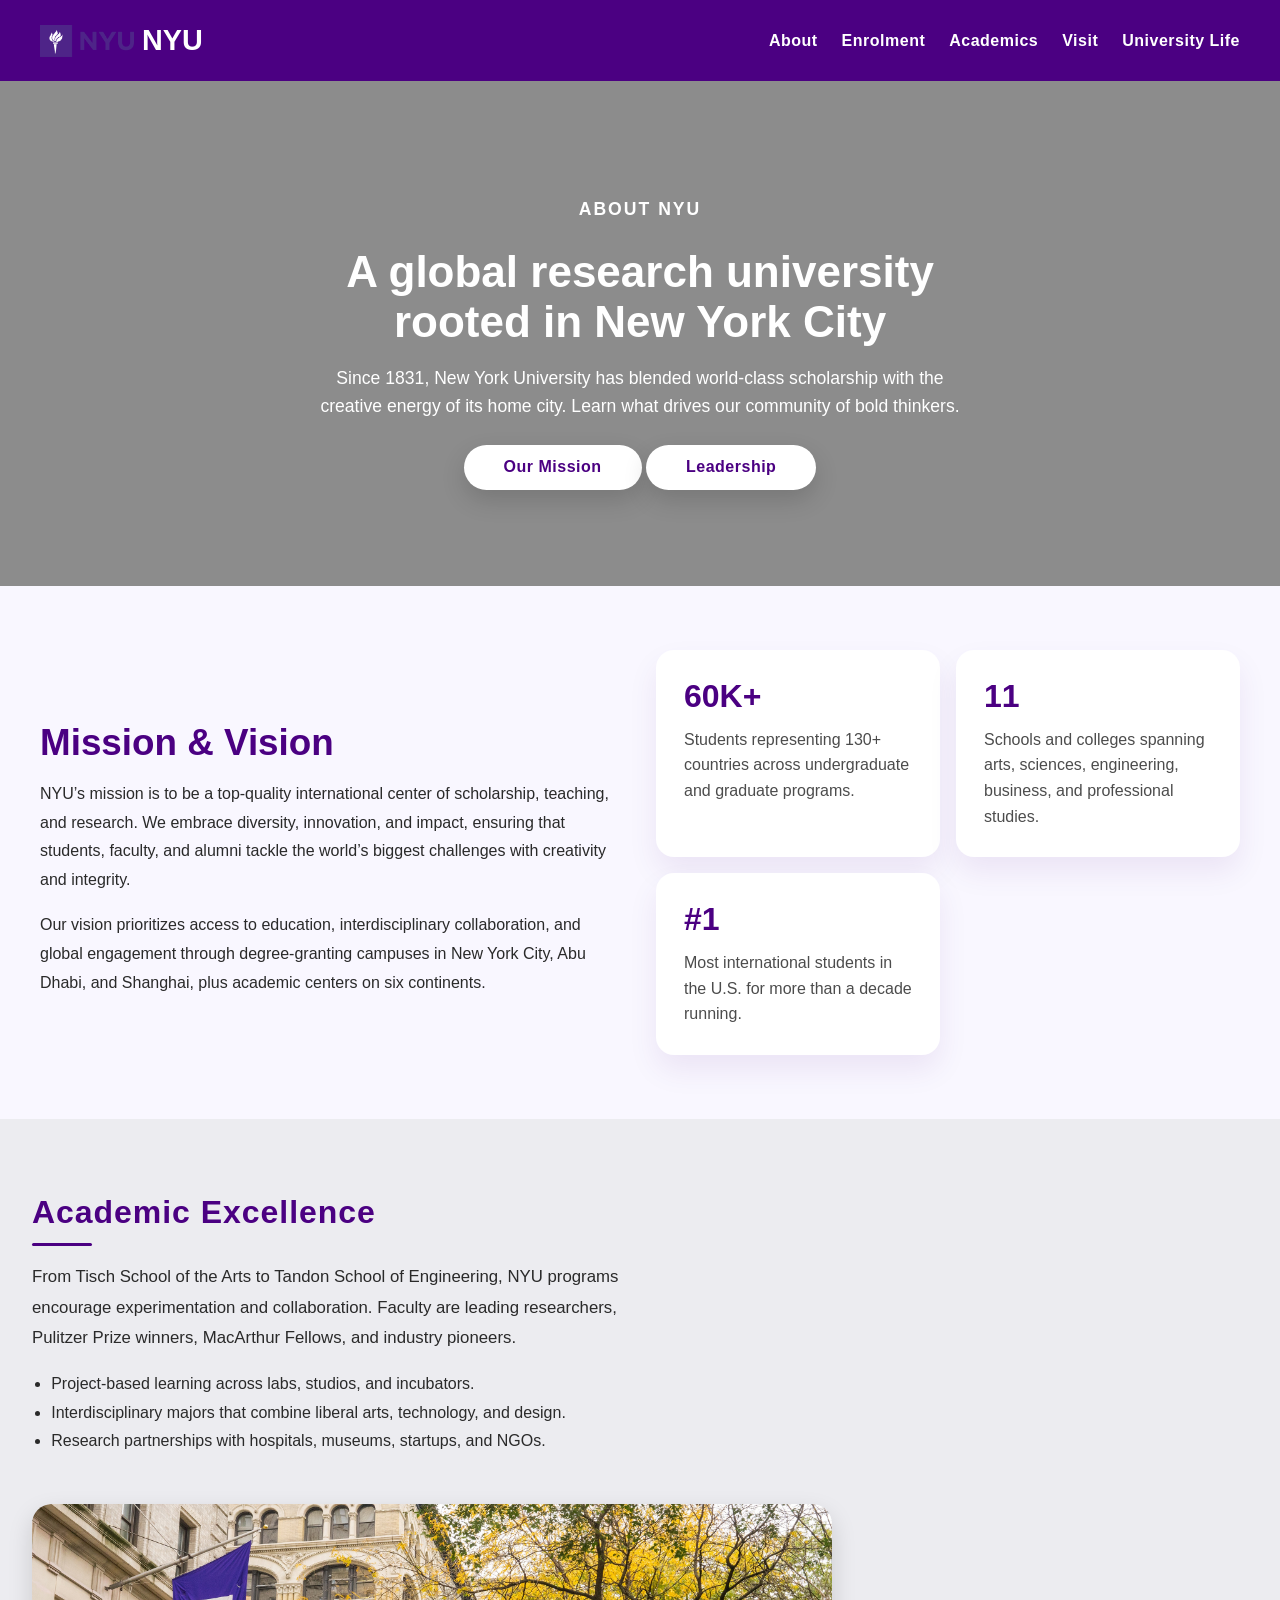
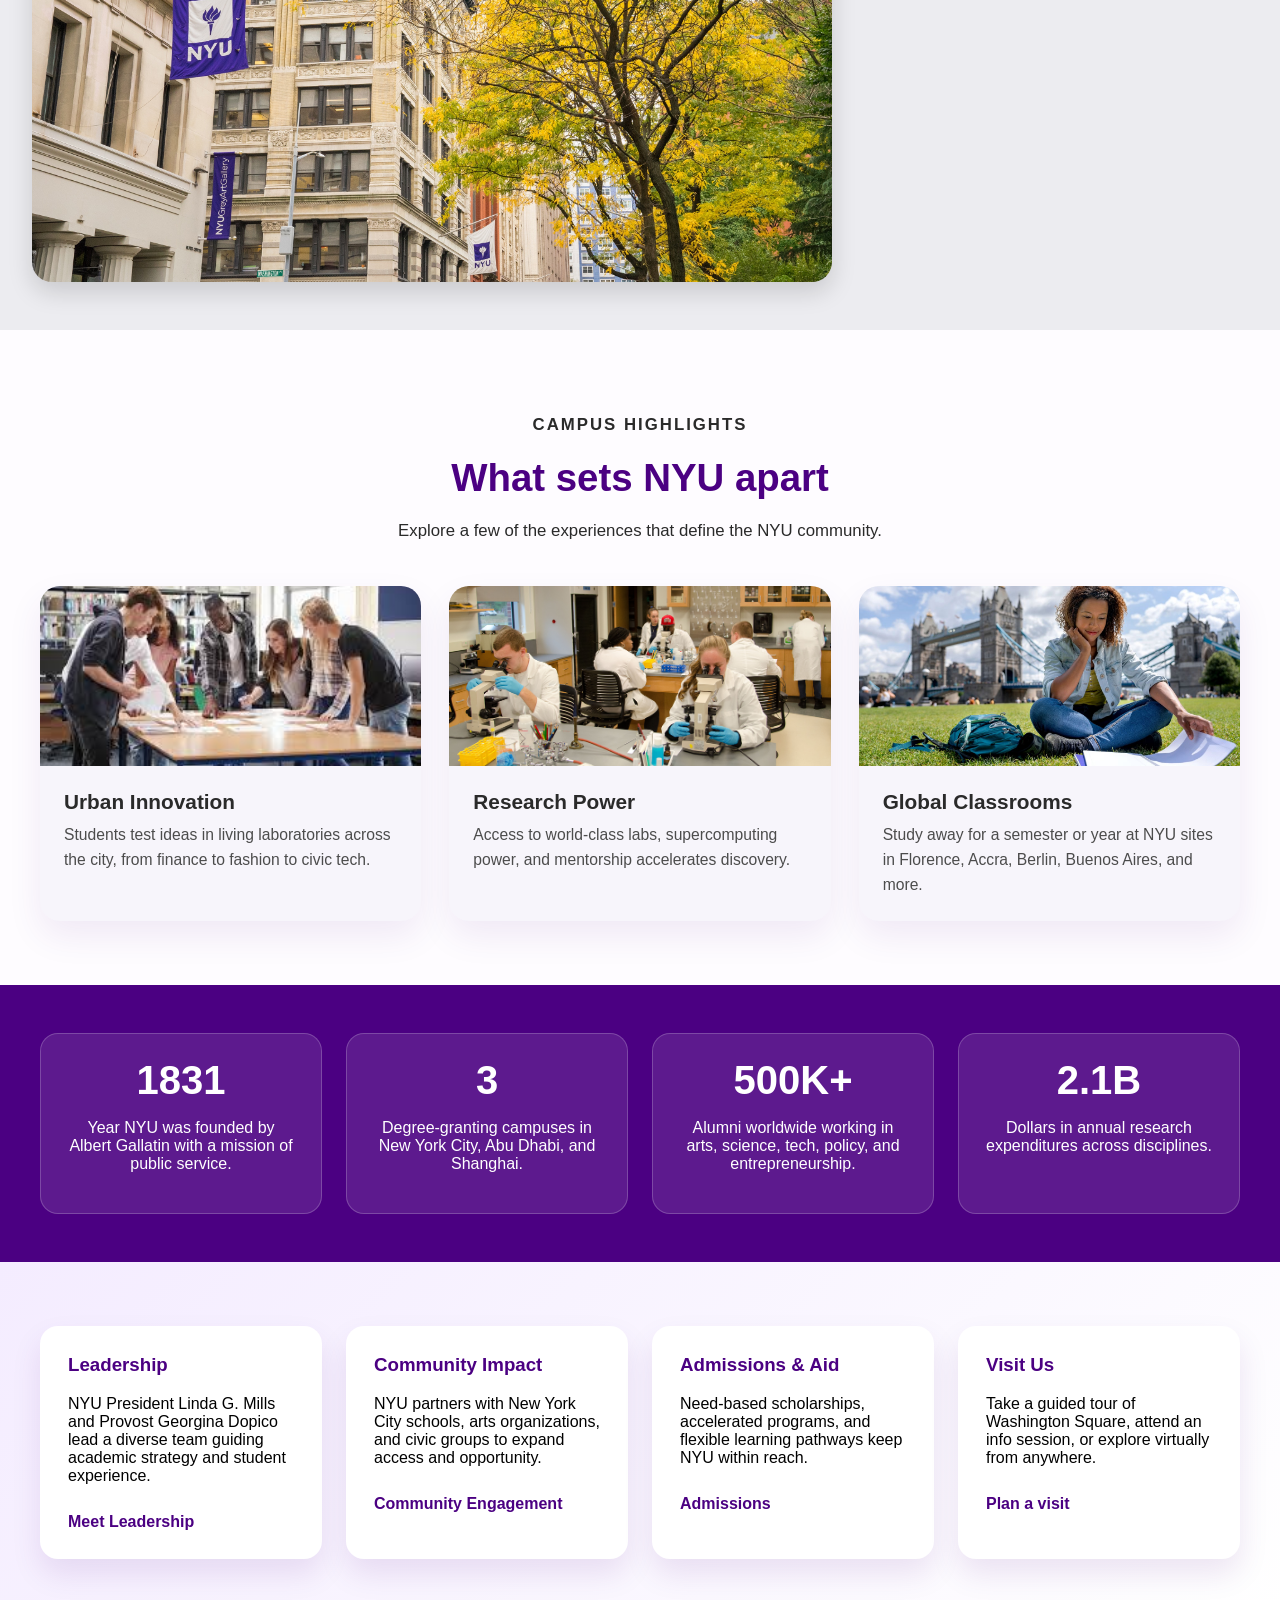
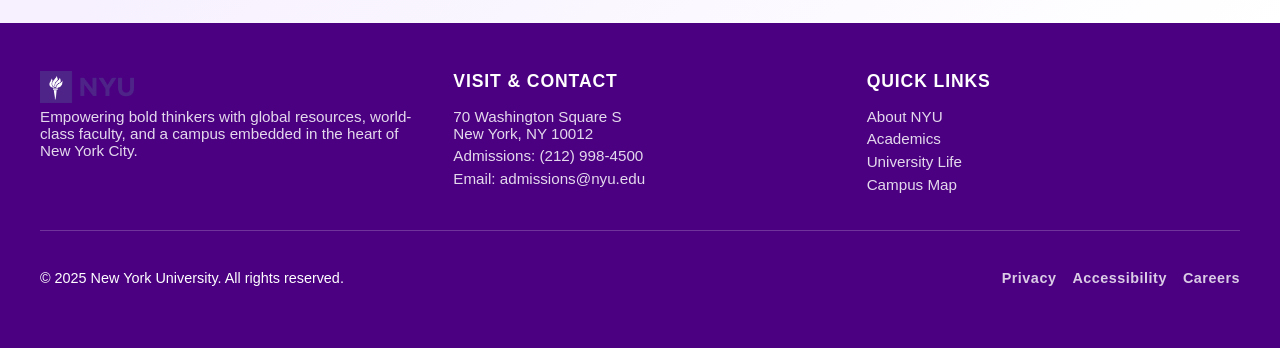
==== app/public/project/site/about.html @ fc5b25bd "SUI" ====
<!DOCTYPE html>
<html lang="en">
<head>
    <meta charset="UTF-8">
    <meta name="viewport" content="width=device-width, initial-scale=1.0">
    <title>About NYU</title>
    <link rel="stylesheet" href="styles.css">
</head>
<body>
    <header>
        <div class="header-content">
            <div class="brand">
                <img src="img/nyu-logo.png" alt="NYU logo" class="brand-logo">
                <span>NYU</span>
            </div>
            <nav>
                <ul>
                    <li><a href="about.html">About</a></li>
                    <li><a href="index.html#enrolment">Enrolment</a></li>
                    <li><a href="index.html#academics">Academics</a></li>
                    <li><a href="index.html#location">Visit</a></li>
                    <li><a href="uni_life.html">University Life</a></li>
                </ul>
            </nav>
        </div>
    </header>

    <section class="hero about-hero">
        <div class="hero-content">
            <p class="eyebrow">About NYU</p>
            <h1>A global research university rooted in New York City</h1>
            <p>Since 1831, New York University has blended world-class scholarship with the creative energy of its home city. Learn what drives our community of bold thinkers.</p>
            <a class="cta-button" href="#mission">Our Mission</a>
            <a class="cta-button" href="#leaders">Leadership</a>
        </div>
    </section>

    <section class="about-overview" id="mission">
        <div class="overview-text">
            <h2>Mission & Vision</h2>
            <p>NYU’s mission is to be a top-quality international center of scholarship, teaching, and research. We embrace diversity, innovation, and impact, ensuring that students, faculty, and alumni tackle the world’s biggest challenges with creativity and integrity.</p>
            <p>Our vision prioritizes access to education, interdisciplinary collaboration, and global engagement through degree-granting campuses in New York City, Abu Dhabi, and Shanghai, plus academic centers on six continents.</p>
        </div>
        <div class="overview-stats">
            <article class="overview-card">
                <h3>60K+</h3>
                <p>Students representing 130+ countries across undergraduate and graduate programs.</p>
            </article>
            <article class="overview-card">
                <h3>11</h3>
                <p>Schools and colleges spanning arts, sciences, engineering, business, and professional studies.</p>
            </article>
            <article class="overview-card">
                <h3>#1</h3>
                <p>Most international students in the U.S. for more than a decade running.</p>
            </article>
        </div>
    </section>

    <section class="connections about-connections">
        <div class="connections-content">
            <h2>Academic Excellence</h2>
            <p>From Tisch School of the Arts to Tandon School of Engineering, NYU programs encourage experimentation and collaboration. Faculty are leading researchers, Pulitzer Prize winners, MacArthur Fellows, and industry pioneers.</p>
            <ul>
                <li>Project-based learning across labs, studios, and incubators.</li>
                <li>Interdisciplinary majors that combine liberal arts, technology, and design.</li>
                <li>Research partnerships with hospitals, museums, startups, and NGOs.</li>
            </ul>
        </div>
        <div class="connections-image">
            <img src="img/nyu-camp.jpg" alt="NYU campus life">
        </div>
    </section>

    <section class="college-life about-highlights">
        <div class="college-life-intro">
            <p class="eyebrow">Campus Highlights</p>
            <h2>What sets NYU apart</h2>
            <p>Explore a few of the experiences that define the NYU community.</p>
        </div>
        <div class="college-life-gallery">
            <article class="life-card">
                <img src="img/s-colab.jpg" alt="Students collaborating">
                <h3>Urban Innovation</h3>
                <p>Students test ideas in living laboratories across the city, from finance to fashion to civic tech.</p>
            </article>
            <article class="life-card">
                <img src="img/lab.jpg" alt="Research laboratory">
                <h3>Research Power</h3>
                <p>Access to world-class labs, supercomputing power, and mentorship accelerates discovery.</p>
            </article>
            <article class="life-card">
                <img src="img/s-ab.jpg" alt="Students abroad">
                <h3>Global Classrooms</h3>
                <p>Study away for a semester or year at NYU sites in Florence, Accra, Berlin, Buenos Aires, and more.</p>
            </article>
        </div>
    </section>

    <section class="life-stats about-stats" id="leaders">
        <div class="stat-card">
            <span class="stat-number">1831</span>
            <p>Year NYU was founded by Albert Gallatin with a mission of public service.</p>
        </div>
        <div class="stat-card">
            <span class="stat-number">3</span>
            <p>Degree-granting campuses in New York City, Abu Dhabi, and Shanghai.</p>
        </div>
        <div class="stat-card">
            <span class="stat-number">500K+</span>
            <p>Alumni worldwide working in arts, science, tech, policy, and entrepreneurship.</p>
        </div>
        <div class="stat-card">
            <span class="stat-number">2.1B</span>
            <p>Dollars in annual research expenditures across disciplines.</p>
        </div>
    </section>

    <section class="support-grid about-support">
        <article class="support-card">
            <h3>Leadership</h3>
            <p>NYU President Linda G. Mills and Provost Georgina Dopico lead a diverse team guiding academic strategy and student experience.</p>
            <a href="https://www.nyu.edu/about/leadership-university-administration.html">Meet Leadership</a>
        </article>
        <article class="support-card">
            <h3>Community Impact</h3>
            <p>NYU partners with New York City schools, arts organizations, and civic groups to expand access and opportunity.</p>
            <a href="https://www.nyu.edu/about/community-engagement.html">Community Engagement</a>
        </article>
        <article class="support-card">
            <h3>Admissions & Aid</h3>
            <p>Need-based scholarships, accelerated programs, and flexible learning pathways keep NYU within reach.</p>
            <a href="https://www.nyu.edu/admissions.html">Admissions</a>
        </article>
        <article class="support-card">
            <h3>Visit Us</h3>
            <p>Take a guided tour of Washington Square, attend an info session, or explore virtually from anywhere.</p>
            <a href="https://www.nyu.edu/admissions/visit">Plan a visit</a>
        </article>
    </section>

    <footer>
        <div class="footer-content">
            <div class="footer-column">
                <div class="brand">
                    <img src="img/nyu-logo.png" alt="NYU logo" class="brand-logo">
                </div>
                <p>Empowering bold thinkers with global resources, world-class faculty, and a campus embedded in the heart of New York City.</p>
            </div>
            <div class="footer-column">
                <h3>Visit & Contact</h3>
                <p>70 Washington Square S<br>New York, NY 10012</p>
                <p>Admissions: (212) 998-4500</p>
                <p>Email: admissions@nyu.edu</p>
            </div>
            <div class="footer-column">
                <h3>Quick Links</h3>
                <ul class="footer-links">
                    <li><a href="about.html">About NYU</a></li>
                    <li><a href="index.html#academics">Academics</a></li>
                    <li><a href="uni_life.html">University Life</a></li>
                    <li><a href="index.html#location">Campus Map</a></li>
                </ul>
            </div>
        </div>
        <div class="footer-bottom">
            <p>&copy; 2025 New York University. All rights reserved.</p>
            <nav aria-label="Footer navigation">
                <ul>
                    <li><a href="#">Privacy</a></li>
                    <li><a href="#">Accessibility</a></li>
                    <li><a href="#">Careers</a></li>
                </ul>
            </nav>
        </div>
    </footer>
</body>
</html>
---- app/public/project/site/styles.css ----
body {
    font-family: Arial, sans-serif;
    margin: 0;
}

header {
    background-color: #4b0082;
    color: #fff;
    padding: 1.5rem 2.5rem;
}

.header-content {
    display: flex;
    justify-content: space-between;
    align-items: center;
}

.brand {
    display: flex;
    align-items: center;
    gap: 0.5rem;
    font-size: 1.8rem;
    font-weight: bold;
}

nav ul {
    list-style: none;
    display: flex;
    gap: 1.5rem;
    margin: 0;
    padding: 0;
}

nav a {
    text-decoration: none;
    color: #fff;
    font-weight: 600;
    letter-spacing: 0.5px;
}

.brand-logo {
    height: 32px;
}

.hero {
    position: relative;
    background-image: url("img/nyu-bg-pic.jpg");
    background-size: cover;
    background-position: center;
    background-repeat: no-repeat;
    color: #fff;
    padding: 4rem 2.5rem;
    text-align: center;
}

.hero::before {
    content: "";
    position: absolute;
    inset: 0;
    background: rgba(0, 0, 0, 0.45);
}

.hero-content {
    max-width: 640px;
    margin: 0 auto;
    position: relative;
    z-index: 1;
    padding: 2rem 2.5rem;
}

.hero h1 {
    font-size: 2.75rem;
    margin: 0.5rem 0 1rem;
}

.hero p {
    font-size: 1.1rem;
    margin-bottom: 1.5rem;
    line-height: 1.6;
}

.eyebrow {
    letter-spacing: 2px;
    text-transform: uppercase;
    font-weight: 700;
    font-size: 0.85rem;
}

.cta-button {
    display: inline-block;
    background-color: #fff;
    color: #4b0082;
    padding: 0.85rem 2.5rem;
    border-radius: 999px;
    font-weight: 700;
    text-decoration: none;
    letter-spacing: 0.5px;
    box-shadow: 0 10px 25px rgba(0, 0, 0, 0.15);
    transition: transform 0.2s ease, box-shadow 0.2s ease;
}

.cta-button:hover {
    transform: translateY(-2px);
    box-shadow: 0 12px 30px rgba(0, 0, 0, 0.2);
}

.connections {
    background: #ececf0;
    padding: 3rem 2rem;
    display: flex;
    align-items: center;
    justify-content: flex-start;
    gap: 2rem;
    flex-wrap: wrap;
}

.connections-content {
    max-width: 760px;
    margin: 0;
    text-align: left;
}

.connections-content h2 {
    font-size: 2rem;
    color: #4b0082;
    margin-bottom: 0.75rem;
    text-align: left;
    font-weight: 700;
    letter-spacing: 0.03em;

}

.connections-content h2::after {
    content: "";
    display: block;
    width: 60px;
    height: 3px;
    background: #4b0082;
    border-radius: 999px;
    margin-top: 0.75rem;

}

.connections-content p {
    font-size: 1.05rem;
    line-height: 1.8;
    color: #2a2a2a;
    text-align: left;
    max-width: 640px;
}

.connections-image img {
    max-width: 300px;
    width: 100%;
    border-radius: 20px;
    box-shadow: 0 10px 25px rgba(0, 0, 0, 0.15);
    display: block;
    margin-left: 15rem;
}

.about-connections .connections-image img {
    max-width: 800px;
    margin-left: 0;
}
.college-life {
    padding: 4rem 2.5rem;
    background: #fff;
}

.college-life-intro {
    max-width: 700px;
    margin: 0 auto 2.5rem;
    text-align: center;
}

.college-life-intro h2 {
    font-size: 2.4rem;
    color: #4b0082;
    margin: 0.5rem 0 1rem;
}

.college-life-intro p {
    font-size: 1.05rem;
    line-height: 1.7;
    color: #2a2a2a;
}

.college-life-gallery {
    display: grid;
    grid-template-columns: repeat(auto-fit, minmax(220px, 1fr));
    gap: 1.75rem;
}

.life-card {
    background: #f7f5fb;
    border-radius: 20px;
    overflow: hidden;
    box-shadow: 0 15px 35px rgba(75, 0, 130, 0.08);
    transition: transform 0.2s ease, box-shadow 0.2s ease;
}

.life-card:hover {
    transform: translateY(-6px);
    box-shadow: 0 20px 45px rgba(75, 0, 130, 0.15);
}

.life-card img {
    width: 100%;
    height: 180px;
    object-fit: cover;
}

.life-card h3 {
    margin: 1.25rem 1.5rem 0.5rem;
    font-size: 1.3rem;
    color: #2a2a2a;
}

.life-card p {
    margin: 0 1.5rem 1.5rem;
    color: #4c4c4c;
    line-height: 1.6;
    font-size: 0.98rem;
}

.life-hero {
    background-image: url("img/nyu-life-hero.jpg");
    background-position: center;
    background-size: cover;
}

.pillars {
    padding: 4rem 2.5rem;
    background: #f5f2fb;
}

.pillars-grid {
    display: grid;
    grid-template-columns: repeat(auto-fit, minmax(240px, 1fr));
    gap: 1.5rem;
}

.pillar-card {
    background: #fff;
    padding: 1.75rem;
    border-radius: 20px;
    box-shadow: 0 15px 30px rgba(75, 0, 130, 0.1);
    display: flex;
    flex-direction: column;
    gap: 0.8rem;
}

.pillar-card h3 {
    margin: 0;
    color: #4b0082;
}

.pillar-card a {
    margin-top: auto;
    color: #4b0082;
    font-weight: 700;
    text-decoration: none;
}

.pillar-card a:hover {
    text-decoration: underline;
}

.life-stats {
    background: #4b0082;
    color: #fff;
    padding: 3rem 2.5rem;
    display: grid;
    grid-template-columns: repeat(auto-fit, minmax(180px, 1fr));
    gap: 1.5rem;
}

.stat-card {
    text-align: center;
    padding: 1.5rem;
    border-radius: 18px;
    background: rgba(255, 255, 255, 0.1);
    border: 1px solid rgba(255, 255, 255, 0.2);
}

.stat-number {
    font-size: 2.5rem;
    font-weight: 700;
    display: block;
    margin-bottom: 0.5rem;
}

.events {
    padding: 4rem 2.5rem;
    background: #fff;
}

.event-cards {
    display: grid;
    grid-template-columns: repeat(auto-fit, minmax(260px, 1fr));
    gap: 1.5rem;
}

.event-card {
    background: #f7f5fb;
    border-radius: 22px;
    overflow: hidden;
    box-shadow: 0 15px 35px rgba(75, 0, 130, 0.08);
    display: flex;
    flex-direction: column;
}

.event-card img {
    width: 100%;
    height: 180px;
    object-fit: cover;
}

.event-card-content {
    padding: 1.5rem;
    display: flex;
    flex-direction: column;
    gap: 0.75rem;
}

.event-card-content a {
    color: #4b0082;
    font-weight: 700;
    text-decoration: none;
}

.event-card-content a:hover {
    text-decoration: underline;
}

.support-grid {
    padding: 4rem 2.5rem;
    background: linear-gradient(120deg, #ede7f6, #f9f5ff);
    display: grid;
    grid-template-columns: repeat(auto-fit, minmax(220px, 1fr));
    gap: 1.5rem;
}

.support-card {
    background: #fff;
    border-radius: 18px;
    padding: 1.75rem;
    box-shadow: 0 15px 30px rgba(75, 0, 130, 0.1);
}

.support-card h3 {
    margin-top: 0;
    color: #4b0082;
}

.support-card a {
    display: inline-block;
    margin-top: 0.75rem;
    color: #4b0082;
    font-weight: 700;
    text-decoration: none;
}

.support-card a:hover {
    text-decoration: underline;
}

.about-hero {
    background-image: url("img/about-hero.jpg");
    background-position: center;
    background-size: cover;
}

.about-overview {
    padding: 4rem 2.5rem;
    display: grid;
    grid-template-columns: repeat(auto-fit, minmax(280px, 1fr));
    gap: 2rem;
    align-items: center;
    background: #f9f7ff;
}

.overview-text h2 {
    font-size: 2.3rem;
    color: #4b0082;
    margin-bottom: 1rem;
}

.overview-text p {
    line-height: 1.8;
    color: #2a2a2a;
}

.overview-stats {
    display: grid;
    grid-template-columns: repeat(auto-fit, minmax(200px, 1fr));
    gap: 1rem;
}

.overview-card {
    background: #fff;
    border-radius: 18px;
    padding: 1.75rem;
    box-shadow: 0 15px 30px rgba(75, 0, 130, 0.08);
}

.overview-card h3 {
    margin: 0 0 0.75rem;
    font-size: 2rem;
    color: #4b0082;
}

.overview-card p {
    margin: 0;
    color: #4c4c4c;
    line-height: 1.6;
}

.about-connections ul {
    padding-left: 1.2rem;
    color: #2a2a2a;
    line-height: 1.8;
}

.about-highlights {
    background: #fefcff;
}

.about-stats {
    margin-top: 0;
}

.about-support {
    background: linear-gradient(135deg, #f4ecff, #fff);
}

.location {
    background: linear-gradient(135deg, #f9f7ff 0%, #ececf5 100%);
    padding: 3.5rem 2.5rem;
    display: grid;
    grid-template-columns: repeat(auto-fit, minmax(280px, 1fr));
    gap: 2.25rem;
    align-items: center;
}

.location-description h2 {
    font-size: 2.2rem;
    color: #4b0082;
    margin-bottom: 1rem;
}

.location-description p {
    font-size: 1.05rem;
    line-height: 1.8;
    color: #2a2a2a;
}

.location-map {
    position: relative;
    border-radius: 24px;
    overflow: hidden;
    box-shadow: 0 25px 45px rgba(75, 0, 130, 0.15);
}

.location-map::after {
    content: "";
    position: absolute;
    inset: 0;
    border: 2px solid rgba(255, 255, 255, 0.4);
    border-radius: 24px;
    pointer-events: none;
}

.location-map iframe {
    width: 100%;
    min-height: 360px;
    border: 0;
    filter: grayscale(15%) saturate(110%);
}

footer {
    background-color: #4b0082;
    color: #fff;
    padding: 3rem 2.5rem;
}

.footer-content {
    display: flex;
    flex-wrap: wrap;
    gap: 2.5rem;
    justify-content: space-between;
}

.footer-column {
    flex: 1 1 200px;
    min-width: 200px;
}

.footer-column h3 {
    margin: 0 0 1rem;
    font-size: 1.1rem;
    letter-spacing: 0.05em;
    text-transform: uppercase;
}

.footer-column p,
.footer-column a,
.footer-column li {
    color: rgba(255, 255, 255, 0.85);
    margin: 0.35rem 0;
    font-size: 0.95rem;
    text-decoration: none;
    list-style: none;
}

.footer-column a:hover {
    color: #fff;
}

.footer-links {
    padding: 0;
    margin: 0;
}

.footer-bottom {
    margin-top: 2rem;
    display: flex;
    flex-wrap: wrap;
    justify-content: space-between;
    align-items: center;
    border-top: 1px solid rgba(255, 255, 255, 0.2);
    padding-top: 1.5rem;
    font-size: 0.9rem;
}

.footer-bottom nav ul {
    display: flex;
    gap: 1rem;
    list-style: none;
    margin: 0;
    padding: 0;
}

.footer-bottom nav a {
    color: rgba(255, 255, 255, 0.8);
    text-decoration: none;
    font-weight: 600;
}

.footer-bottom nav a:hover {
    color: #fff;
}
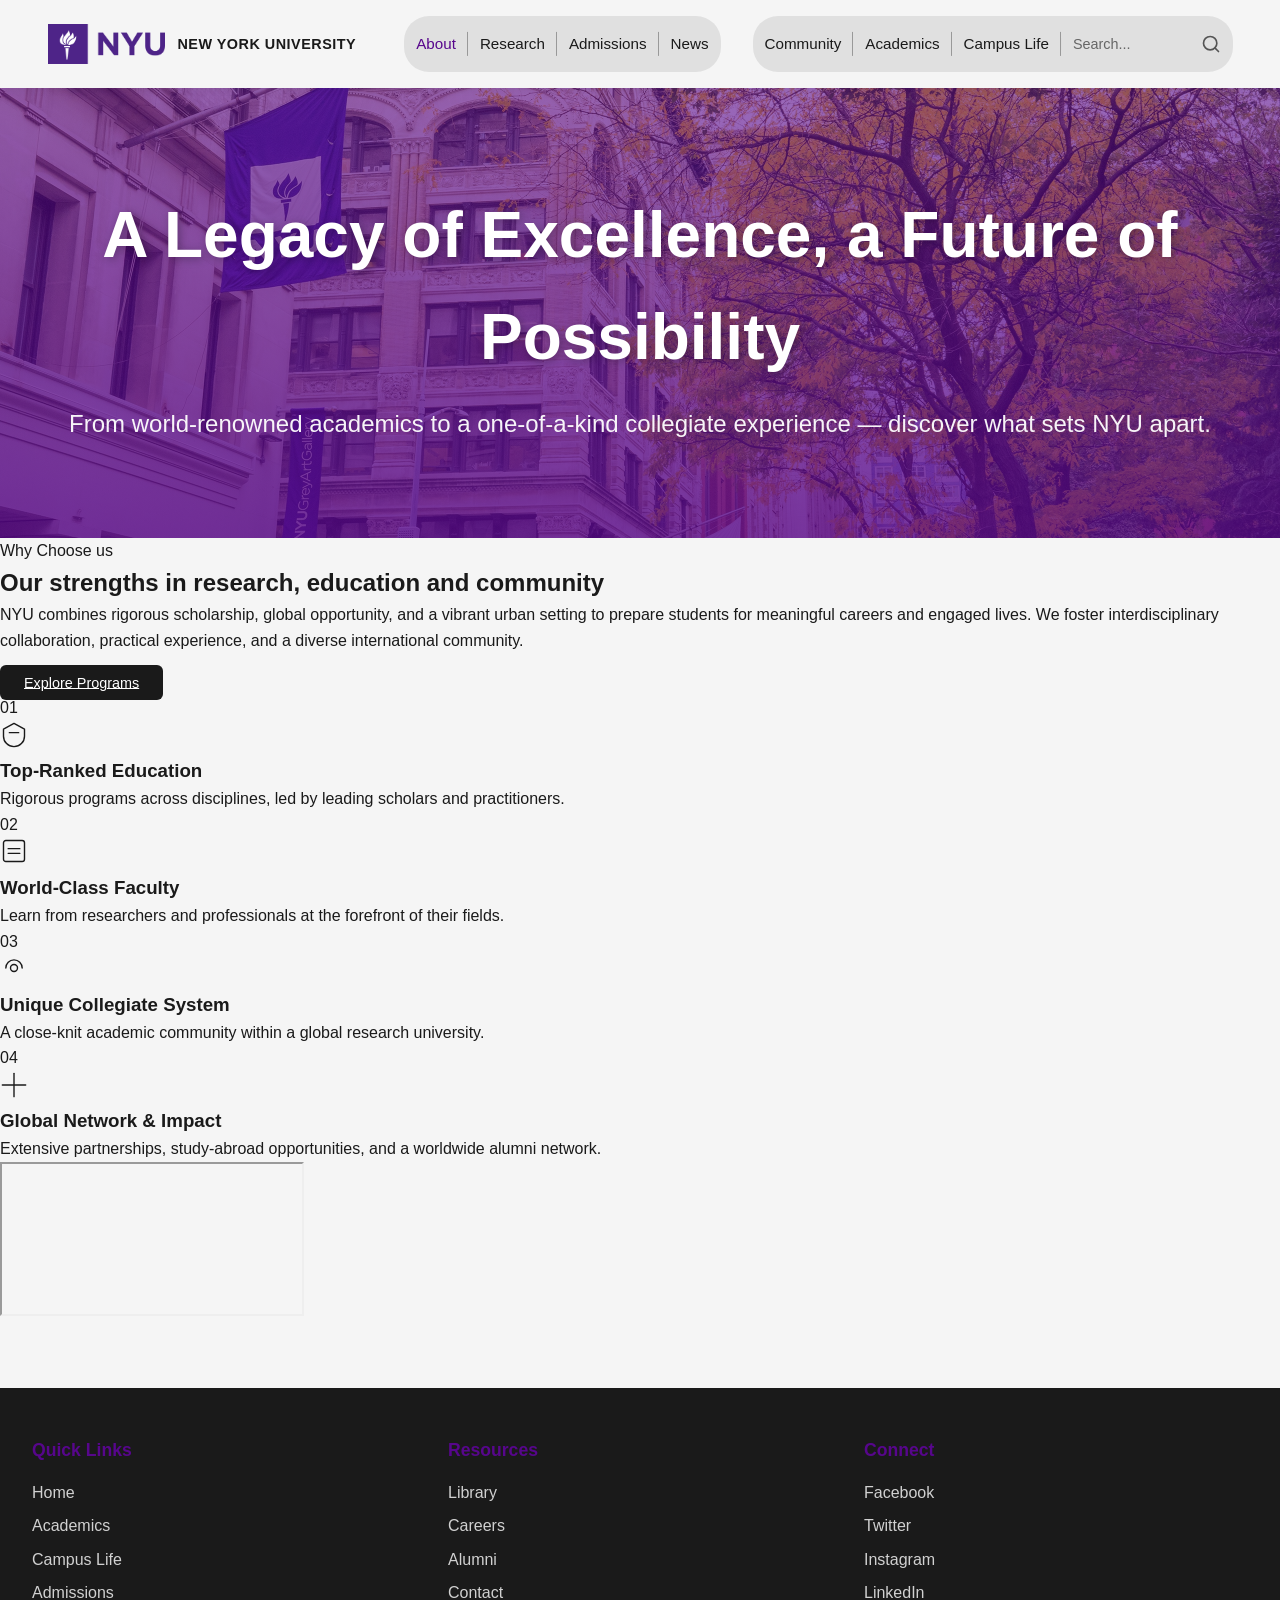
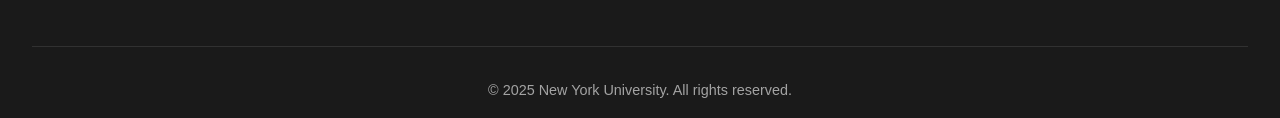
==== commit 972d8977: "ergaseia added" ====
--- a/app/public/project/site/about.html
+++ b/app/public/project/site/about.html
@@ -1,179 +1,169 @@
 <!DOCTYPE html>
 <html lang="en">
 <head>
-    <meta charset="UTF-8">
-    <meta name="viewport" content="width=device-width, initial-scale=1.0">
-    <title>About NYU</title>
-    <link rel="stylesheet" href="styles.css">
+	<meta charset="UTF-8">
+	<meta name="viewport" content="width=device-width, initial-scale=1.0">
+	<title>About — NYU</title>
+	<link rel="stylesheet" href="styles.css">
 </head>
 <body>
-    <header>
-        <div class="header-content">
-            <div class="brand">
-                <img src="img/nyu-logo.png" alt="NYU logo" class="brand-logo">
-                <span>NYU</span>
-            </div>
-            <nav>
-                <ul>
-                    <li><a href="about.html">About</a></li>
-                    <li><a href="index.html#enrolment">Enrolment</a></li>
-                    <li><a href="index.html#academics">Academics</a></li>
-                    <li><a href="index.html#location">Visit</a></li>
-                    <li><a href="uni_life.html">University Life</a></li>
-                </ul>
-            </nav>
-        </div>
-    </header>
+	<!-- Header Navigation -->
+	<header class="header">
+		<div class="header-container">
+			<div class="logo-section">
+				<a href="index.html" style="display: flex; align-items: center; gap: 0.75rem; text-decoration: none; color: white;">
+					<img src="img/nyu-logo.png" alt="NYU Logo" class="logo-icon">
+					<span class="logo-text">NEW YORK UNIVERSITY</span>
+				</a>
+			</div>
+			<nav class="main-nav">
+				<div class="nav-groups-wrapper">
+					<div class="nav-group nav-group-1">
+						<a href="about.html" class="nav-link active">About</a>
+						<a href="#research" class="nav-link">Research</a>
+						<a href="#admissions" class="nav-link">Admissions</a>
+						<a href="#news" class="nav-link">News</a>
+					</div>
+					<div class="nav-group nav-group-2">
+						<a href="#community" class="nav-link">Community</a>
+						<a href="academics.html" class="nav-link">Academics</a>
+						<a href="uni_life.html" class="nav-link">Campus Life</a>
+						<div class="search-container">
+							<input type="text" placeholder="Search..." class="search-input">
+							<button class="search-btn" aria-label="Search"></button>
+						</div>
+					</div>
+				</div>
+			</nav>
+			<div class="header-actions">
+				<button class="login-btn">Login</button>
+			</div>
+		</div>
+	</header>
 
-    <section class="hero about-hero">
-        <div class="hero-content">
-            <p class="eyebrow">About NYU</p>
-            <h1>A global research university rooted in New York City</h1>
-            <p>Since 1831, New York University has blended world-class scholarship with the creative energy of its home city. Learn what drives our community of bold thinkers.</p>
-            <a class="cta-button" href="#mission">Our Mission</a>
-            <a class="cta-button" href="#leaders">Leadership</a>
-        </div>
-    </section>
 
-    <section class="about-overview" id="mission">
-        <div class="overview-text">
-            <h2>Mission & Vision</h2>
-            <p>NYU’s mission is to be a top-quality international center of scholarship, teaching, and research. We embrace diversity, innovation, and impact, ensuring that students, faculty, and alumni tackle the world’s biggest challenges with creativity and integrity.</p>
-            <p>Our vision prioritizes access to education, interdisciplinary collaboration, and global engagement through degree-granting campuses in New York City, Abu Dhabi, and Shanghai, plus academic centers on six continents.</p>
-        </div>
-        <div class="overview-stats">
-            <article class="overview-card">
-                <h3>60K+</h3>
-                <p>Students representing 130+ countries across undergraduate and graduate programs.</p>
-            </article>
-            <article class="overview-card">
-                <h3>11</h3>
-                <p>Schools and colleges spanning arts, sciences, engineering, business, and professional studies.</p>
-            </article>
-            <article class="overview-card">
-                <h3>#1</h3>
-                <p>Most international students in the U.S. for more than a decade running.</p>
-            </article>
-        </div>
-    </section>
 
-    <section class="connections about-connections">
-        <div class="connections-content">
-            <h2>Academic Excellence</h2>
-            <p>From Tisch School of the Arts to Tandon School of Engineering, NYU programs encourage experimentation and collaboration. Faculty are leading researchers, Pulitzer Prize winners, MacArthur Fellows, and industry pioneers.</p>
-            <ul>
-                <li>Project-based learning across labs, studios, and incubators.</li>
-                <li>Interdisciplinary majors that combine liberal arts, technology, and design.</li>
-                <li>Research partnerships with hospitals, museums, startups, and NGOs.</li>
-            </ul>
-        </div>
-        <div class="connections-image">
-            <img src="img/nyu-camp.jpg" alt="NYU campus life">
-        </div>
-    </section>
+	<!-- Page Header (hero-like) -->
+	<section class="page-header">
+		<div class="page-header-bg">
+			<img src="img/nyu-camp.jpg" alt="NYU Campus" class="page-header-img">
+			<div class="page-header-overlay">
+				<h1>A Legacy of Excellence, a Future of Possibility</h1>
+				<p>From world-renowned academics to a one-of-a-kind collegiate experience — discover what sets NYU apart.</p>
+			</div>
+		</div>
+	</section>
 
-    <section class="college-life about-highlights">
-        <div class="college-life-intro">
-            <p class="eyebrow">Campus Highlights</p>
-            <h2>What sets NYU apart</h2>
-            <p>Explore a few of the experiences that define the NYU community.</p>
-        </div>
-        <div class="college-life-gallery">
-            <article class="life-card">
-                <img src="img/s-colab.jpg" alt="Students collaborating">
-                <h3>Urban Innovation</h3>
-                <p>Students test ideas in living laboratories across the city, from finance to fashion to civic tech.</p>
-            </article>
-            <article class="life-card">
-                <img src="img/lab.jpg" alt="Research laboratory">
-                <h3>Research Power</h3>
-                <p>Access to world-class labs, supercomputing power, and mentorship accelerates discovery.</p>
-            </article>
-            <article class="life-card">
-                <img src="img/s-ab.jpg" alt="Students abroad">
-                <h3>Global Classrooms</h3>
-                <p>Study away for a semester or year at NYU sites in Florence, Accra, Berlin, Buenos Aires, and more.</p>
-            </article>
-        </div>
-    </section>
+	<!-- Why Choose Us -->
+	<section class="why-choose">
+		<div class="why-container">
+			<div class="why-content">
+				<div class="why-left">
+					<p class="why-kicker">Why Choose us</p>
+					<h2 class="why-title">Our strengths in research, education and community</h2>
+					<p class="why-lead">NYU combines rigorous scholarship, global opportunity, and a vibrant urban setting to prepare students for meaningful careers and engaged lives. We foster interdisciplinary collaboration, practical experience, and a diverse international community.</p>
+					<div style="margin-top:1rem">
+						<a class="login-btn" href="academics.html">Explore Programs</a>
+					</div>
+				</div>
 
-    <section class="life-stats about-stats" id="leaders">
-        <div class="stat-card">
-            <span class="stat-number">1831</span>
-            <p>Year NYU was founded by Albert Gallatin with a mission of public service.</p>
-        </div>
-        <div class="stat-card">
-            <span class="stat-number">3</span>
-            <p>Degree-granting campuses in New York City, Abu Dhabi, and Shanghai.</p>
-        </div>
-        <div class="stat-card">
-            <span class="stat-number">500K+</span>
-            <p>Alumni worldwide working in arts, science, tech, policy, and entrepreneurship.</p>
-        </div>
-        <div class="stat-card">
-            <span class="stat-number">2.1B</span>
-            <p>Dollars in annual research expenditures across disciplines.</p>
-        </div>
-    </section>
+				<div class="why-right">
+					<div class="why-cards">
+					<div class="why-card">
+						<div class="card-num">01</div>
+						<div class="card-icon">
+							<svg width="28" height="28" viewBox="0 0 24 24" fill="none" xmlns="http://www.w3.org/2000/svg" aria-hidden>
+								<path d="M12 2L3 7v6c0 5 4 9 9 9s9-4 9-9V7l-9-5z" stroke="currentColor" stroke-width="1.2" stroke-linecap="round" stroke-linejoin="round"/>
+								<path d="M8 10h8" stroke="currentColor" stroke-width="1.2" stroke-linecap="round" stroke-linejoin="round"/>
+							</svg>
+						</div>
+						<h3>Top-Ranked Education</h3>
+						<p>Rigorous programs across disciplines, led by leading scholars and practitioners.</p>
+					</div>
 
-    <section class="support-grid about-support">
-        <article class="support-card">
-            <h3>Leadership</h3>
-            <p>NYU President Linda G. Mills and Provost Georgina Dopico lead a diverse team guiding academic strategy and student experience.</p>
-            <a href="https://www.nyu.edu/about/leadership-university-administration.html">Meet Leadership</a>
-        </article>
-        <article class="support-card">
-            <h3>Community Impact</h3>
-            <p>NYU partners with New York City schools, arts organizations, and civic groups to expand access and opportunity.</p>
-            <a href="https://www.nyu.edu/about/community-engagement.html">Community Engagement</a>
-        </article>
-        <article class="support-card">
-            <h3>Admissions & Aid</h3>
-            <p>Need-based scholarships, accelerated programs, and flexible learning pathways keep NYU within reach.</p>
-            <a href="https://www.nyu.edu/admissions.html">Admissions</a>
-        </article>
-        <article class="support-card">
-            <h3>Visit Us</h3>
-            <p>Take a guided tour of Washington Square, attend an info session, or explore virtually from anywhere.</p>
-            <a href="https://www.nyu.edu/admissions/visit">Plan a visit</a>
-        </article>
-    </section>
+					<div class="why-card">
+						<div class="card-num">02</div>
+						<div class="card-icon">
+							<svg width="28" height="28" viewBox="0 0 24 24" fill="none" xmlns="http://www.w3.org/2000/svg" aria-hidden>
+								<rect x="3" y="3" width="18" height="18" rx="2" stroke="currentColor" stroke-width="1.2"/>
+								<path d="M7 14h10" stroke="currentColor" stroke-width="1.2" stroke-linecap="round"/>
+								<path d="M7 10h10" stroke="currentColor" stroke-width="1.2" stroke-linecap="round"/>
+							</svg>
+						</div>
+						<h3>World-Class Faculty</h3>
+						<p>Learn from researchers and professionals at the forefront of their fields.</p>
+					</div>
 
-    <footer>
-        <div class="footer-content">
-            <div class="footer-column">
-                <div class="brand">
-                    <img src="img/nyu-logo.png" alt="NYU logo" class="brand-logo">
-                </div>
-                <p>Empowering bold thinkers with global resources, world-class faculty, and a campus embedded in the heart of New York City.</p>
-            </div>
-            <div class="footer-column">
-                <h3>Visit & Contact</h3>
-                <p>70 Washington Square S<br>New York, NY 10012</p>
-                <p>Admissions: (212) 998-4500</p>
-                <p>Email: admissions@nyu.edu</p>
-            </div>
-            <div class="footer-column">
-                <h3>Quick Links</h3>
-                <ul class="footer-links">
-                    <li><a href="about.html">About NYU</a></li>
-                    <li><a href="index.html#academics">Academics</a></li>
-                    <li><a href="uni_life.html">University Life</a></li>
-                    <li><a href="index.html#location">Campus Map</a></li>
-                </ul>
-            </div>
-        </div>
-        <div class="footer-bottom">
-            <p>&copy; 2025 New York University. All rights reserved.</p>
-            <nav aria-label="Footer navigation">
-                <ul>
-                    <li><a href="#">Privacy</a></li>
-                    <li><a href="#">Accessibility</a></li>
-                    <li><a href="#">Careers</a></li>
-                </ul>
-            </nav>
-        </div>
-    </footer>
+					<div class="why-card highlight">
+						<div class="card-num">03</div>
+						<div class="card-icon">
+							<svg width="28" height="28" viewBox="0 0 24 24" fill="none" xmlns="http://www.w3.org/2000/svg" aria-hidden>
+								<circle cx="12" cy="12" r="3" stroke="currentColor" stroke-width="1.2"/>
+								<path d="M19 12a7 7 0 0 0-14 0" stroke="currentColor" stroke-width="1.2" stroke-linecap="round"/>
+							</svg>
+						</div>
+						<h3>Unique Collegiate System</h3>
+						<p>A close-knit academic community within a global research university.</p>
+					</div>
+
+					<div class="why-card">
+						<div class="card-num">04</div>
+						<div class="card-icon">
+							<svg width="28" height="28" viewBox="0 0 24 24" fill="none" xmlns="http://www.w3.org/2000/svg" aria-hidden>
+								<path d="M12 2v20" stroke="currentColor" stroke-width="1.2" stroke-linecap="round"/>
+								<path d="M2 12h20" stroke="currentColor" stroke-width="1.2" stroke-linecap="round"/>
+							</svg>
+						</div>
+						<h3>Global Network & Impact</h3>
+						<p>Extensive partnerships, study-abroad opportunities, and a worldwide alumni network.</p>
+					</div>
+					</div>
+
+					<div class="map-card side-map">
+						<iframe src="https://www.google.com/maps?q=New+York+University&z=15&output=embed" loading="lazy" referrerpolicy="no-referrer-when-downgrade" title="NYU location map"></iframe>
+					</div>
+				</div>
+			</div>
+		</div>
+	</section>
+
+	
+
+	<!-- Footer -->
+	<footer class="footer">
+		<div class="footer-container">
+			<div class="footer-section">
+				<h4>Quick Links</h4>
+				<ul>
+					<li><a href="index.html">Home</a></li>
+					<li><a href="academics.html">Academics</a></li>
+					<li><a href="uni_life.html">Campus Life</a></li>
+					<li><a href="#admissions">Admissions</a></li>
+				</ul>
+			</div>
+			<div class="footer-section">
+				<h4>Resources</h4>
+				<ul>
+					<li><a href="#library">Library</a></li>
+					<li><a href="#careers">Careers</a></li>
+					<li><a href="#alumni">Alumni</a></li>
+					<li><a href="#contact">Contact</a></li>
+				</ul>
+			</div>
+			<div class="footer-section">
+				<h4>Connect</h4>
+				<ul>
+					<li><a href="#facebook">Facebook</a></li>
+					<li><a href="#twitter">Twitter</a></li>
+					<li><a href="#instagram">Instagram</a></li>
+					<li><a href="#linkedin">LinkedIn</a></li>
+				</ul>
+			</div>
+		</div>
+		<div class="footer-bottom">
+			<p>&copy; 2025 New York University. All rights reserved.</p>
+		</div>
+	</footer>
 </body>
 </html>
 
--- a/app/public/project/site/styles.css
+++ b/app/public/project/site/styles.css
@@ -1,553 +1,782 @@
-body {
-    font-family: Arial, sans-serif;
-    margin: 0;
-}
-
-header {
-    background-color: #4b0082;
-    color: #fff;
-    padding: 1.5rem 2.5rem;
-}
-
-.header-content {
-    display: flex;
-    justify-content: space-between;
-    align-items: center;
-}
-
-.brand {
-    display: flex;
-    align-items: center;
-    gap: 0.5rem;
-    font-size: 1.8rem;
-    font-weight: bold;
-}
-
-nav ul {
-    list-style: none;
-    display: flex;
-    gap: 1.5rem;
+/* Reset and Base Styles */
+* {
     margin: 0;
     padding: 0;
-}
-
-nav a {
-    text-decoration: none;
-    color: #fff;
+    box-sizing: border-box;
+}
+
+body {
+    font-family: -apple-system, BlinkMacSystemFont, 'Segoe UI', Roboto, 'Helvetica Neue', Arial, sans-serif;
+    line-height: 1.6;
+    color: #1a1a1a;
+    background-color: #f5f5f5;
+}
+
+/* Header Styles */
+.header {
+    background-color: transparent;
+    color: #1a1a1a;
+    padding: 0;
+    position: sticky;
+    top: 0;
+    z-index: 1000;
+    box-shadow: 0 2px 8px rgba(0, 0, 0, 0.05);
+}
+
+.header-container {
+    max-width: 1400px;
+    margin: 0 auto;
+    display: flex;
+    align-items: center;
+    justify-content: space-between;
+    padding: 1rem 2rem;
+    gap: 2rem;
+}
+
+.logo-section {
+    display: flex;
+    align-items: center;
+    gap: 0.75rem;
+    flex-shrink: 0;
+    margin-right: auto;
+    padding-left: 1rem;
+}
+
+.logo-section a {
+    color: #1a1a1a;
+}
+
+.logo-icon {
+    height: 40px;
+    width: auto;
+}
+
+.logo-text {
+    font-size: 0.9rem;
     font-weight: 600;
     letter-spacing: 0.5px;
-}
-
-.brand-logo {
-    height: 32px;
+    color: #1a1a1a;
+}
+
+.main-nav {
+    flex: 1;
+    display: flex;
+    justify-content: center;
+    align-items: center;
+}
+
+.nav-groups-wrapper {
+    display: flex;
+    flex-direction: row;
+    align-items: center;
+    gap: 2rem;
+    padding: 0 1rem;
+}
+
+.nav-group {
+    display: flex;
+    align-items: center;
+    gap: 0;
+    background-color: #e0e0e0;
+    border-radius: 25px;
+    padding: 0.5rem 0;
+}
+
+.nav-group-1 {
+    background-color: #e0e0e0;
+}
+
+.nav-group-2 {
+    background-color: #e0e0e0;
+}
+
+.nav-link {
+    color: #1a1a1a;
+    text-decoration: none;
+    font-size: 0.95rem;
+    font-weight: 500;
+    display: flex;
+    align-items: center;
+    gap: 0.25rem;
+    padding: 0.5rem 0.75rem;
+    transition: color 0.3s ease;
+    white-space: nowrap;
+    position: relative;
+}
+
+.nav-link:not(:last-child)::after {
+    content: '';
+    position: absolute;
+    right: 0;
+    top: 50%;
+    transform: translateY(-50%);
+    height: 60%;
+    width: 1px;
+    background-color: #999;
+}
+
+.nav-link:hover {
+    color: #57068c;
+}
+
+.nav-link.active {
+    color: #57068c;
+}
+
+.chevron {
+    font-size: 0.7rem;
+    opacity: 0.6;
+}
+
+.header-actions {
+    display: flex;
+    align-items: center;
+    gap: 1rem;
+    flex-shrink: 0;
+    margin-left: auto;
+    padding-right: 1rem;
+}
+
+.search-container {
+    display: flex;
+    align-items: center;
+    background-color: transparent;
+    border-radius: 0;
+    padding: 0 0.75rem;
+    gap: 0.5rem;
+    position: relative;
+}
+
+.search-container::before {
+    content: '';
+    position: absolute;
+    left: 0;
+    top: 50%;
+    transform: translateY(-50%);
+    height: 60%;
+    width: 1px;
+    background-color: #ddd;
+}
+
+.search-input {
+    background: transparent;
+    border: none;
+    color: #1a1a1a;
+    font-size: 0.9rem;
+    width: 120px;
+    outline: none;
+}
+
+.search-input::placeholder {
+    color: #666;
+}
+
+.search-btn {
+    background: transparent;
+    border: none;
+    color: #1a1a1a;
+    cursor: pointer;
+    font-size: 1rem;
+    padding: 0;
+    opacity: 0.7;
+    width: 20px;
+    height: 20px;
+    background-image: url("data:image/svg+xml,%3Csvg xmlns='http://www.w3.org/2000/svg' width='16' height='16' viewBox='0 0 24 24' fill='none' stroke='%231a1a1a' stroke-width='2' stroke-linecap='round' stroke-linejoin='round'%3E%3Ccircle cx='11' cy='11' r='8'%3E%3C/circle%3E%3Cpath d='m21 21-4.35-4.35'%3E%3C/path%3E%3C/svg%3E");
+    background-repeat: no-repeat;
+    background-position: center;
+    background-size: contain;
+}
+
+.search-btn:hover {
+    opacity: 1;
+}
+
+.login-btn {
+    background-color: #1a1a1a;
+    color: white;
+    border: none;
+    padding: 0.6rem 1.5rem;
+    border-radius: 6px;
+    font-size: 0.9rem;
+    font-weight: 500;
+    cursor: pointer;
+    transition: background-color 0.3s ease;
+}
+
+.login-btn:hover {
+    background-color: #2a2a2a;
+}
+
+/* Hero Section */
+.hero-wrapper {
+    max-width: 100%;
+    margin: 0.5rem auto 2rem;
+    padding: 0 1rem;
 }
 
 .hero {
     position: relative;
-    background-image: url("img/nyu-bg-pic.jpg");
-    background-size: cover;
-    background-position: center;
-    background-repeat: no-repeat;
-    color: #fff;
-    padding: 4rem 2.5rem;
-    text-align: center;
-}
-
-.hero::before {
-    content: "";
+    width: 100%;
+    height: 95vh;
+    min-height: 800px;
+    overflow: hidden;
+    border-radius: 20px;
+    padding: 5px;
+}
+
+.hero-image {
+    position: relative;
+    width: 100%;
+    height: 100%;
+    border-radius: 12px;
+    overflow: hidden;
+}
+
+.hero-bg {
+    width: 100%;
+    height: 100%;
+    object-fit: cover;
+    object-position: center 30%;
+    display: block;
+    border-radius: 12px;
+    transform: translateY(-40px);
+    position: relative;
+    z-index: 2;
+}
+
+.hero-overlay {
     position: absolute;
-    inset: 0;
-    background: rgba(0, 0, 0, 0.45);
-}
-
-.hero-content {
-    max-width: 640px;
+    top: 0;
+    left: 0;
+    width: 100%;
+    height: 100%;
+    display: flex;
+    align-items: center;
+    justify-content: center;
+    z-index: 1;
+}
+
+.hero-text {
+    font-size: 12rem;
+    font-weight: 700;
+    color: rgba(255, 255, 255, 1);
+    letter-spacing: 0.05em;
+    text-transform: uppercase;
+    position: absolute;
+    z-index: 3;
+    text-shadow: 2px 2px 10px rgba(0, 0, 0, 0.3);
+    transform: translateY(-80px);
+}
+
+/* Promo Banner */
+.promo-banner {
+    position: absolute;
+    bottom: 48px;
+    left: 0;
+    width: 100%;
+    background: linear-gradient(to top, rgba(0, 0, 0, 0.7), rgba(0, 0, 0, 0.4));
+    padding: 3rem;
+    z-index: 2;
+    border-radius: 0 0 12px 12px;
+}
+
+.promo-content {
+    max-width: 1400px;
     margin: 0 auto;
-    position: relative;
-    z-index: 1;
-    padding: 2rem 2.5rem;
-}
-
-.hero h1 {
-    font-size: 2.75rem;
-    margin: 0.5rem 0 1rem;
-}
-
-.hero p {
+    display: flex;
+    align-items: center;
+    gap: 2rem;
+    color: white;
+}
+
+.promo-year {
+    font-size: 2rem;
+    font-weight: 700;
+    flex-shrink: 0;
+}
+
+.promo-message {
+    flex: 1;
     font-size: 1.1rem;
-    margin-bottom: 1.5rem;
     line-height: 1.6;
 }
 
-.eyebrow {
-    letter-spacing: 2px;
-    text-transform: uppercase;
-    font-weight: 700;
-    font-size: 0.85rem;
-}
-
-.cta-button {
-    display: inline-block;
-    background-color: #fff;
-    color: #4b0082;
-    padding: 0.85rem 2.5rem;
-    border-radius: 999px;
-    font-weight: 700;
-    text-decoration: none;
-    letter-spacing: 0.5px;
-    box-shadow: 0 10px 25px rgba(0, 0, 0, 0.15);
-    transition: transform 0.2s ease, box-shadow 0.2s ease;
-}
-
-.cta-button:hover {
-    transform: translateY(-2px);
-    box-shadow: 0 12px 30px rgba(0, 0, 0, 0.2);
-}
-
-.connections {
-    background: #ececf0;
-    padding: 3rem 2rem;
-    display: flex;
-    align-items: center;
-    justify-content: flex-start;
+.promo-nav {
+    display: flex;
+    gap: 0.5rem;
+    flex-shrink: 0;
+}
+
+.nav-arrow {
+    background-color: rgba(255, 255, 255, 0.2);
+    border: none;
+    color: white;
+    width: 40px;
+    height: 40px;
+    border-radius: 6px;
+    font-size: 1.5rem;
+    cursor: pointer;
+    display: flex;
+    align-items: center;
+    justify-content: center;
+    transition: background-color 0.3s ease;
+}
+
+.nav-arrow:hover {
+    background-color: rgba(255, 255, 255, 0.3);
+}
+
+/* Main Content */
+.main-content {
+    max-width: 1400px;
+    margin: 0 auto;
+    padding: 4rem 2rem;
+}
+
+.features {
+    display: grid;
+    grid-template-columns: repeat(auto-fit, minmax(300px, 1fr));
     gap: 2rem;
-    flex-wrap: wrap;
-}
-
-.connections-content {
-    max-width: 760px;
-    margin: 0;
-    text-align: left;
-}
-
-.connections-content h2 {
-    font-size: 2rem;
-    color: #4b0082;
-    margin-bottom: 0.75rem;
-    text-align: left;
-    font-weight: 700;
-    letter-spacing: 0.03em;
-
-}
-
-.connections-content h2::after {
-    content: "";
-    display: block;
-    width: 60px;
-    height: 3px;
-    background: #4b0082;
-    border-radius: 999px;
-    margin-top: 0.75rem;
-
-}
-
-.connections-content p {
-    font-size: 1.05rem;
-    line-height: 1.8;
-    color: #2a2a2a;
-    text-align: left;
-    max-width: 640px;
-}
-
-.connections-image img {
-    max-width: 300px;
-    width: 100%;
-    border-radius: 20px;
-    box-shadow: 0 10px 25px rgba(0, 0, 0, 0.15);
-    display: block;
-    margin-left: 15rem;
-}
-
-.about-connections .connections-image img {
-    max-width: 800px;
-    margin-left: 0;
-}
-.college-life {
-    padding: 4rem 2.5rem;
-    background: #fff;
-}
-
-.college-life-intro {
-    max-width: 700px;
-    margin: 0 auto 2.5rem;
-    text-align: center;
-}
-
-.college-life-intro h2 {
-    font-size: 2.4rem;
-    color: #4b0082;
-    margin: 0.5rem 0 1rem;
-}
-
-.college-life-intro p {
-    font-size: 1.05rem;
-    line-height: 1.7;
-    color: #2a2a2a;
-}
-
-.college-life-gallery {
-    display: grid;
-    grid-template-columns: repeat(auto-fit, minmax(220px, 1fr));
-    gap: 1.75rem;
-}
-
-.life-card {
-    background: #f7f5fb;
-    border-radius: 20px;
+    margin-top: 2rem;
+}
+
+.feature-card {
+    background: white;
+    border-radius: 12px;
     overflow: hidden;
-    box-shadow: 0 15px 35px rgba(75, 0, 130, 0.08);
-    transition: transform 0.2s ease, box-shadow 0.2s ease;
-}
-
-.life-card:hover {
-    transform: translateY(-6px);
-    box-shadow: 0 20px 45px rgba(75, 0, 130, 0.15);
-}
-
-.life-card img {
-    width: 100%;
-    height: 180px;
+    box-shadow: 0 4px 12px rgba(0, 0, 0, 0.1);
+    transition: transform 0.3s ease, box-shadow 0.3s ease;
+}
+
+.feature-card:hover {
+    transform: translateY(-5px);
+    box-shadow: 0 8px 20px rgba(0, 0, 0, 0.15);
+}
+
+.feature-img {
+    width: 100%;
+    height: 200px;
     object-fit: cover;
 }
 
-.life-card h3 {
-    margin: 1.25rem 1.5rem 0.5rem;
+.feature-card h3 {
+    padding: 1.5rem 1.5rem 0.5rem;
     font-size: 1.3rem;
-    color: #2a2a2a;
-}
-
-.life-card p {
-    margin: 0 1.5rem 1.5rem;
-    color: #4c4c4c;
-    line-height: 1.6;
-    font-size: 0.98rem;
-}
-
-.life-hero {
-    background-image: url("img/nyu-life-hero.jpg");
-    background-position: center;
-    background-size: cover;
-}
-
-.pillars {
-    padding: 4rem 2.5rem;
-    background: #f5f2fb;
-}
-
-.pillars-grid {
-    display: grid;
-    grid-template-columns: repeat(auto-fit, minmax(240px, 1fr));
-    gap: 1.5rem;
-}
-
-.pillar-card {
-    background: #fff;
-    padding: 1.75rem;
-    border-radius: 20px;
-    box-shadow: 0 15px 30px rgba(75, 0, 130, 0.1);
-    display: flex;
-    flex-direction: column;
-    gap: 0.8rem;
-}
-
-.pillar-card h3 {
-    margin: 0;
-    color: #4b0082;
-}
-
-.pillar-card a {
-    margin-top: auto;
-    color: #4b0082;
-    font-weight: 700;
-    text-decoration: none;
-}
-
-.pillar-card a:hover {
-    text-decoration: underline;
-}
-
-.life-stats {
-    background: #4b0082;
-    color: #fff;
-    padding: 3rem 2.5rem;
-    display: grid;
-    grid-template-columns: repeat(auto-fit, minmax(180px, 1fr));
-    gap: 1.5rem;
-}
-
-.stat-card {
-    text-align: center;
-    padding: 1.5rem;
-    border-radius: 18px;
-    background: rgba(255, 255, 255, 0.1);
-    border: 1px solid rgba(255, 255, 255, 0.2);
-}
-
-.stat-number {
-    font-size: 2.5rem;
-    font-weight: 700;
-    display: block;
-    margin-bottom: 0.5rem;
-}
-
-.events {
-    padding: 4rem 2.5rem;
-    background: #fff;
-}
-
-.event-cards {
-    display: grid;
-    grid-template-columns: repeat(auto-fit, minmax(260px, 1fr));
-    gap: 1.5rem;
-}
-
-.event-card {
-    background: #f7f5fb;
-    border-radius: 22px;
-    overflow: hidden;
-    box-shadow: 0 15px 35px rgba(75, 0, 130, 0.08);
-    display: flex;
-    flex-direction: column;
-}
-
-.event-card img {
-    width: 100%;
-    height: 180px;
-    object-fit: cover;
-}
-
-.event-card-content {
-    padding: 1.5rem;
-    display: flex;
-    flex-direction: column;
-    gap: 0.75rem;
-}
-
-.event-card-content a {
-    color: #4b0082;
-    font-weight: 700;
-    text-decoration: none;
-}
-
-.event-card-content a:hover {
-    text-decoration: underline;
-}
-
-.support-grid {
-    padding: 4rem 2.5rem;
-    background: linear-gradient(120deg, #ede7f6, #f9f5ff);
-    display: grid;
-    grid-template-columns: repeat(auto-fit, minmax(220px, 1fr));
-    gap: 1.5rem;
-}
-
-.support-card {
-    background: #fff;
-    border-radius: 18px;
-    padding: 1.75rem;
-    box-shadow: 0 15px 30px rgba(75, 0, 130, 0.1);
-}
-
-.support-card h3 {
-    margin-top: 0;
-    color: #4b0082;
-}
-
-.support-card a {
-    display: inline-block;
-    margin-top: 0.75rem;
-    color: #4b0082;
-    font-weight: 700;
-    text-decoration: none;
-}
-
-.support-card a:hover {
-    text-decoration: underline;
-}
-
-.about-hero {
-    background-image: url("img/about-hero.jpg");
-    background-position: center;
-    background-size: cover;
-}
-
-.about-overview {
-    padding: 4rem 2.5rem;
-    display: grid;
-    grid-template-columns: repeat(auto-fit, minmax(280px, 1fr));
-    gap: 2rem;
-    align-items: center;
-    background: #f9f7ff;
-}
-
-.overview-text h2 {
-    font-size: 2.3rem;
-    color: #4b0082;
-    margin-bottom: 1rem;
-}
-
-.overview-text p {
-    line-height: 1.8;
-    color: #2a2a2a;
-}
-
-.overview-stats {
+    color: #57068c;
+}
+
+.feature-card p {
+    padding: 0 1.5rem 1.5rem;
+    color: #666;
+    font-size: 0.95rem;
+}
+
+/* Footer */
+.footer {
+    background-color: #1a1a1a;
+    color: white;
+    padding: 3rem 2rem 1rem;
+    margin-top: 4rem;
+}
+
+.footer-container {
+    max-width: 1400px;
+    margin: 0 auto;
     display: grid;
     grid-template-columns: repeat(auto-fit, minmax(200px, 1fr));
-    gap: 1rem;
-}
-
-.overview-card {
-    background: #fff;
-    border-radius: 18px;
-    padding: 1.75rem;
-    box-shadow: 0 15px 30px rgba(75, 0, 130, 0.08);
-}
-
-.overview-card h3 {
-    margin: 0 0 0.75rem;
-    font-size: 2rem;
-    color: #4b0082;
-}
-
-.overview-card p {
-    margin: 0;
-    color: #4c4c4c;
-    line-height: 1.6;
-}
-
-.about-connections ul {
-    padding-left: 1.2rem;
-    color: #2a2a2a;
-    line-height: 1.8;
-}
-
-.about-highlights {
-    background: #fefcff;
-}
-
-.about-stats {
-    margin-top: 0;
-}
-
-.about-support {
-    background: linear-gradient(135deg, #f4ecff, #fff);
-}
-
-.location {
-    background: linear-gradient(135deg, #f9f7ff 0%, #ececf5 100%);
-    padding: 3.5rem 2.5rem;
-    display: grid;
-    grid-template-columns: repeat(auto-fit, minmax(280px, 1fr));
-    gap: 2.25rem;
-    align-items: center;
-}
-
-.location-description h2 {
-    font-size: 2.2rem;
-    color: #4b0082;
+    gap: 2rem;
+    margin-bottom: 2rem;
+}
+
+.footer-section h4 {
     margin-bottom: 1rem;
-}
-
-.location-description p {
-    font-size: 1.05rem;
-    line-height: 1.8;
-    color: #2a2a2a;
-}
-
-.location-map {
-    position: relative;
-    border-radius: 24px;
-    overflow: hidden;
-    box-shadow: 0 25px 45px rgba(75, 0, 130, 0.15);
-}
-
-.location-map::after {
-    content: "";
-    position: absolute;
-    inset: 0;
-    border: 2px solid rgba(255, 255, 255, 0.4);
-    border-radius: 24px;
-    pointer-events: none;
-}
-
-.location-map iframe {
-    width: 100%;
-    min-height: 360px;
-    border: 0;
-    filter: grayscale(15%) saturate(110%);
-}
-
-footer {
-    background-color: #4b0082;
-    color: #fff;
-    padding: 3rem 2.5rem;
-}
-
-.footer-content {
-    display: flex;
-    flex-wrap: wrap;
-    gap: 2.5rem;
-    justify-content: space-between;
-}
-
-.footer-column {
-    flex: 1 1 200px;
-    min-width: 200px;
-}
-
-.footer-column h3 {
-    margin: 0 0 1rem;
     font-size: 1.1rem;
-    letter-spacing: 0.05em;
-    text-transform: uppercase;
-}
-
-.footer-column p,
-.footer-column a,
-.footer-column li {
-    color: rgba(255, 255, 255, 0.85);
-    margin: 0.35rem 0;
-    font-size: 0.95rem;
-    text-decoration: none;
+    color: #57068c;
+}
+
+.footer-section ul {
     list-style: none;
 }
 
-.footer-column a:hover {
-    color: #fff;
-}
-
-.footer-links {
-    padding: 0;
-    margin: 0;
-}
-
-.footer-bottom {
-    margin-top: 2rem;
-    display: flex;
-    flex-wrap: wrap;
-    justify-content: space-between;
-    align-items: center;
-    border-top: 1px solid rgba(255, 255, 255, 0.2);
-    padding-top: 1.5rem;
-    font-size: 0.9rem;
-}
-
-.footer-bottom nav ul {
-    display: flex;
-    gap: 1rem;
-    list-style: none;
-    margin: 0;
-    padding: 0;
-}
-
-.footer-bottom nav a {
+.footer-section ul li {
+    margin-bottom: 0.5rem;
+}
+
+.footer-section ul li a {
     color: rgba(255, 255, 255, 0.8);
     text-decoration: none;
+    transition: color 0.3s ease;
+}
+
+.footer-section ul li a:hover {
+    color: white;
+}
+
+.footer-bottom {
+    max-width: 1400px;
+    margin: 0 auto;
+    padding-top: 2rem;
+    border-top: 1px solid rgba(255, 255, 255, 0.1);
+    text-align: center;
+    color: rgba(255, 255, 255, 0.6);
+    font-size: 0.9rem;
+}
+
+/* Responsive Design */
+@media (max-width: 1024px) {
+    .header-container {
+        flex-wrap: wrap;
+        padding: 1rem;
+    }
+
+    .main-nav {
+        order: 3;
+        width: 100%;
+        margin-top: 1rem;
+        justify-content: center;
+    }
+
+    .nav-groups-wrapper {
+        width: 100%;
+        align-items: center;
+    }
+
+    .nav-group {
+        flex-wrap: wrap;
+        gap: 0.5rem;
+        justify-content: center;
+    }
+
+    .nav-link {
+        font-size: 0.85rem;
+        padding: 0.4rem 0.6rem;
+    }
+
+    .hero-text {
+        font-size: 8rem;
+    }
+
+    .promo-content {
+        flex-direction: column;
+        align-items: flex-start;
+        gap: 1rem;
+    }
+
+    .promo-message {
+        font-size: 1rem;
+    }
+}
+
+@media (max-width: 768px) {
+    .logo-text {
+        font-size: 0.8rem;
+    }
+
+    .nav-groups-wrapper {
+        width: 100%;
+    }
+
+    .nav-group {
+        flex-wrap: wrap;
+        justify-content: center;
+        width: 100%;
+    }
+
+    .nav-link {
+        font-size: 0.85rem;
+        padding: 0.5rem 0.75rem;
+    }
+
+    .search-container {
+        width: 100%;
+    }
+
+    .search-input {
+        width: 100%;
+    }
+
+    .hero {
+        height: 70vh;
+        min-height: 500px;
+    }
+
+    .hero-text {
+        font-size: 5rem;
+    }
+
+    .promo-banner {
+        padding: 1.5rem;
+    }
+
+    .promo-year {
+        font-size: 1.5rem;
+    }
+
+    .promo-message {
+        font-size: 0.9rem;
+    }
+
+.features {
+    grid-template-columns: 1fr;
+    }
+}
+
+/* Page Header (for sub-pages) */
+.page-header {
+    position: relative;
+    width: 100%;
+    height: 50vh;
+    min-height: 400px;
+    overflow: hidden;
+}
+
+.page-header-bg {
+    position: relative;
+    width: 100%;
+    height: 100%;
+}
+
+.page-header-img {
+    width: 100%;
+    height: 100%;
+    object-fit: cover;
+    display: block;
+}
+
+.page-header-overlay {
+    position: absolute;
+    top: 0;
+    left: 0;
+    width: 100%;
+    height: 100%;
+    display: flex;
+    flex-direction: column;
+    align-items: center;
+    justify-content: center;
+    background: linear-gradient(to bottom, rgba(87, 6, 140, 0.6), rgba(87, 6, 140, 0.8));
+    color: white;
+    text-align: center;
+    padding: 2rem;
+}
+
+.page-header-overlay h1 {
+    font-size: 4rem;
+    font-weight: 700;
+    margin-bottom: 1rem;
+    text-shadow: 2px 2px 10px rgba(0, 0, 0, 0.3);
+}
+
+.page-header-overlay p {
+    font-size: 1.5rem;
+    font-weight: 300;
+    opacity: 0.95;
+}
+
+/* Content Sections */
+.content-section {
+    margin-bottom: 4rem;
+}
+
+.content-wrapper {
+    background: white;
+    padding: 3rem;
+    border-radius: 12px;
+    box-shadow: 0 4px 12px rgba(0, 0, 0, 0.1);
+}
+
+.content-wrapper h2 {
+    font-size: 2.5rem;
+    color: #57068c;
+    margin-bottom: 1.5rem;
+    font-weight: 700;
+}
+
+.content-wrapper p {
+    font-size: 1.1rem;
+    line-height: 1.8;
+    color: #555;
+    margin-bottom: 1.5rem;
+}
+
+.content-wrapper p:last-child {
+    margin-bottom: 0;
+}
+
+/* Stats Grid */
+.stats-grid {
+    display: grid;
+    grid-template-columns: repeat(auto-fit, minmax(200px, 1fr));
+    gap: 2rem;
+    margin-top: 2rem;
+}
+
+.stat-card {
+    background: linear-gradient(135deg, #57068c 0%, #7a1fa2 100%);
+    color: white;
+    padding: 2.5rem;
+    border-radius: 12px;
+    text-align: center;
+    box-shadow: 0 4px 12px rgba(87, 6, 140, 0.3);
+    transition: transform 0.3s ease, box-shadow 0.3s ease;
+}
+
+.stat-card:hover {
+    transform: translateY(-5px);
+    box-shadow: 0 8px 20px rgba(87, 6, 140, 0.4);
+}
+
+.stat-number {
+    font-size: 3rem;
+    font-weight: 700;
+    margin-bottom: 0.5rem;
+}
+
+.stat-label {
+    font-size: 1.1rem;
+    opacity: 0.9;
+    font-weight: 500;
+}
+
+/* Programs Grid */
+.programs-grid {
+    display: grid;
+    grid-template-columns: repeat(auto-fit, minmax(300px, 1fr));
+    gap: 2rem;
+    margin-top: 2rem;
+}
+
+.program-card {
+    background: white;
+    border-radius: 12px;
+    overflow: hidden;
+    box-shadow: 0 4px 12px rgba(0, 0, 0, 0.1);
+    transition: transform 0.3s ease, box-shadow 0.3s ease;
+}
+
+.program-card:hover {
+    transform: translateY(-5px);
+    box-shadow: 0 8px 20px rgba(0, 0, 0, 0.15);
+}
+
+.program-img {
+    width: 100%;
+    height: 220px;
+    object-fit: cover;
+}
+
+.program-content {
+    padding: 2rem;
+}
+
+.program-content h3 {
+    font-size: 1.5rem;
+    color: #57068c;
+    margin-bottom: 1rem;
+    font-weight: 700;
+}
+
+.program-content p {
+    color: #666;
+    font-size: 1rem;
+    line-height: 1.6;
+    margin-bottom: 1.5rem;
+}
+
+.program-link {
+    color: #57068c;
+    text-decoration: none;
     font-weight: 600;
-}
-
-.footer-bottom nav a:hover {
-    color: #fff;
-}
-
+    font-size: 1rem;
+    transition: color 0.3s ease;
+}
+
+.program-link:hover {
+    color: #7a1fa2;
+}
+
+/* Life Grid */
+.life-grid {
+    display: grid;
+    grid-template-columns: repeat(auto-fit, minmax(300px, 1fr));
+    gap: 2rem;
+    margin-top: 2rem;
+}
+
+.life-card {
+    background: white;
+    border-radius: 12px;
+    overflow: hidden;
+    box-shadow: 0 4px 12px rgba(0, 0, 0, 0.1);
+    transition: transform 0.3s ease, box-shadow 0.3s ease;
+}
+
+.life-card:hover {
+    transform: translateY(-5px);
+    box-shadow: 0 8px 20px rgba(0, 0, 0, 0.15);
+}
+
+.life-img {
+    width: 100%;
+    height: 220px;
+    object-fit: cover;
+}
+
+.life-content {
+    padding: 2rem;
+}
+
+.life-content h3 {
+    font-size: 1.5rem;
+    color: #57068c;
+    margin-bottom: 1rem;
+    font-weight: 700;
+}
+
+.life-content p {
+    color: #666;
+    font-size: 1rem;
+    line-height: 1.6;
+}
+
+/* Responsive adjustments for page headers */
+@media (max-width: 768px) {
+    .page-header {
+        height: 40vh;
+        min-height: 300px;
+    }
+
+    .page-header-overlay h1 {
+        font-size: 2.5rem;
+    }
+
+    .page-header-overlay p {
+        font-size: 1.2rem;
+    }
+
+    .content-wrapper {
+        padding: 2rem 1.5rem;
+    }
+
+    .content-wrapper h2 {
+        font-size: 2rem;
+    }
+
+    .stats-grid {
+        grid-template-columns: repeat(2, 1fr);
+        gap: 1rem;
+    }
+
+    .stat-card {
+        padding: 1.5rem;
+    }
+
+    .stat-number {
+        font-size: 2rem;
+    }
+
+    .programs-grid,
+    .life-grid {
+        grid-template-columns: 1fr;
+    }
+}
+
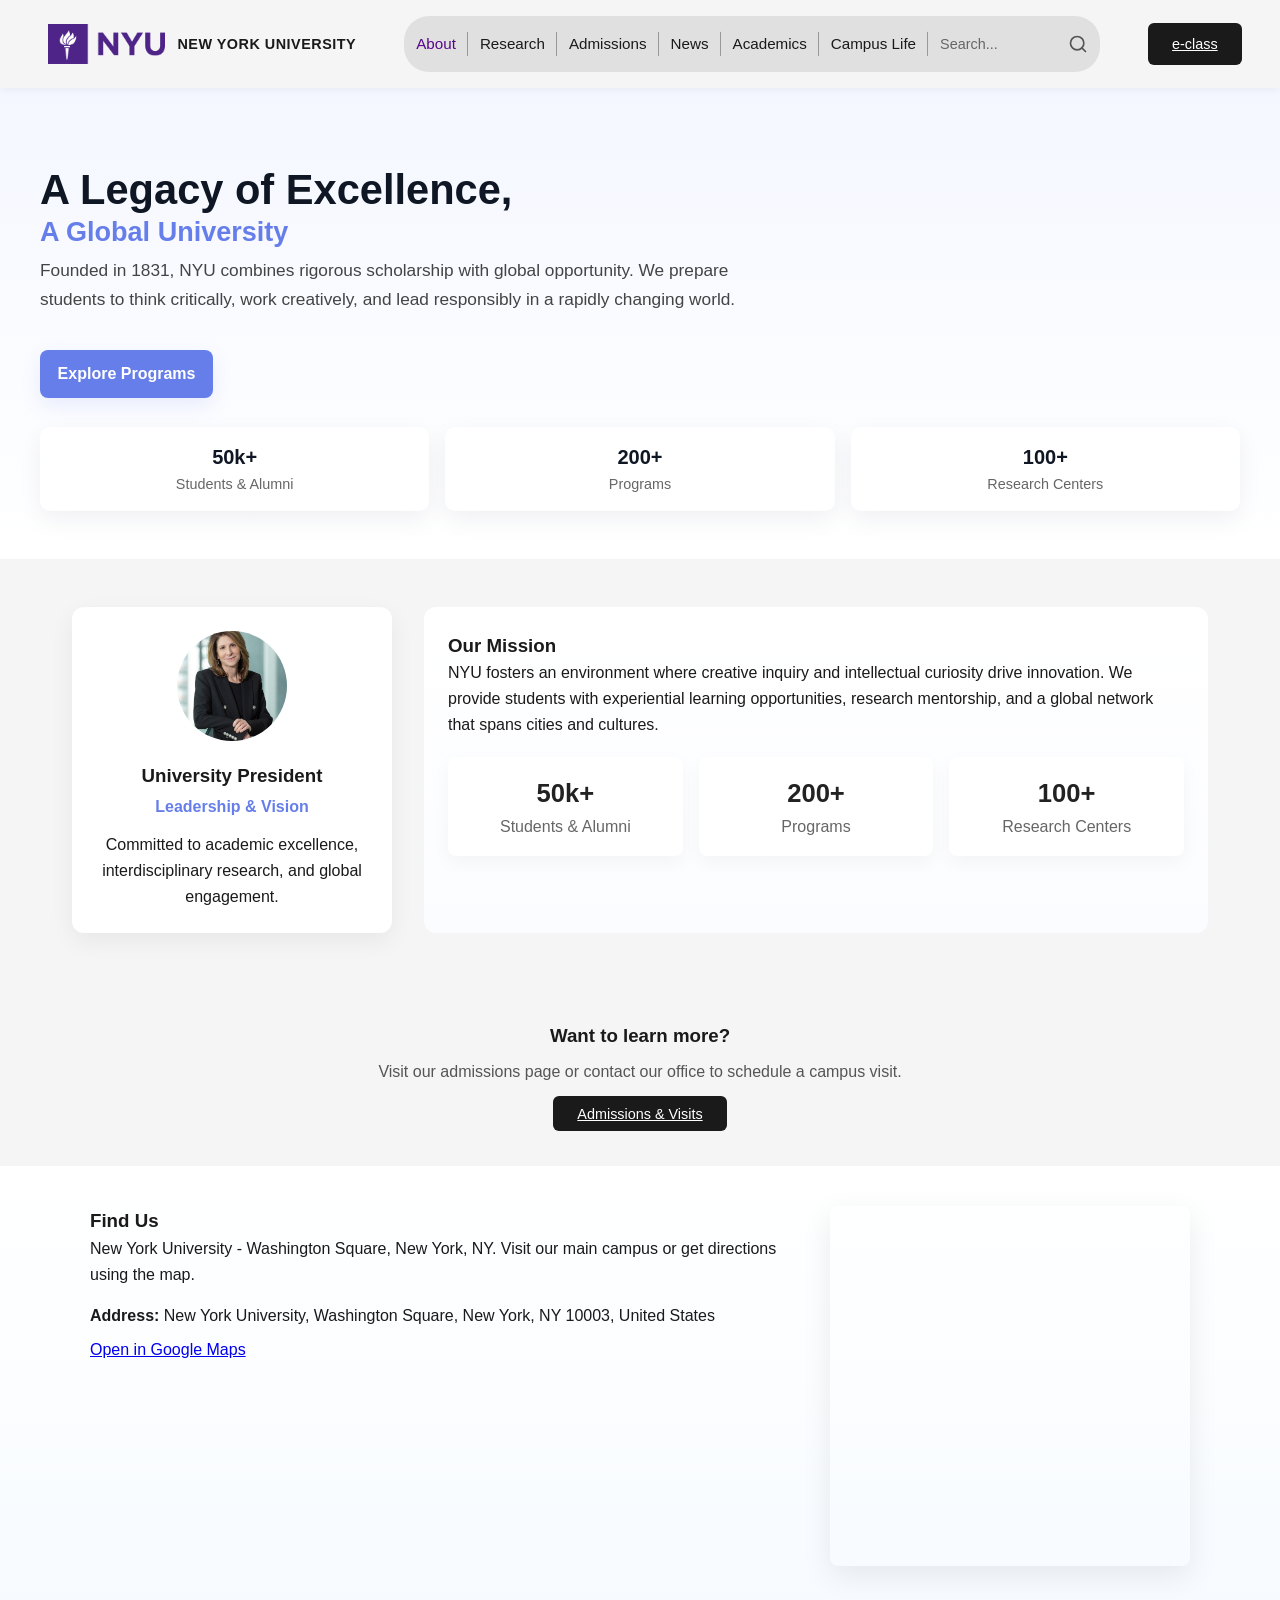
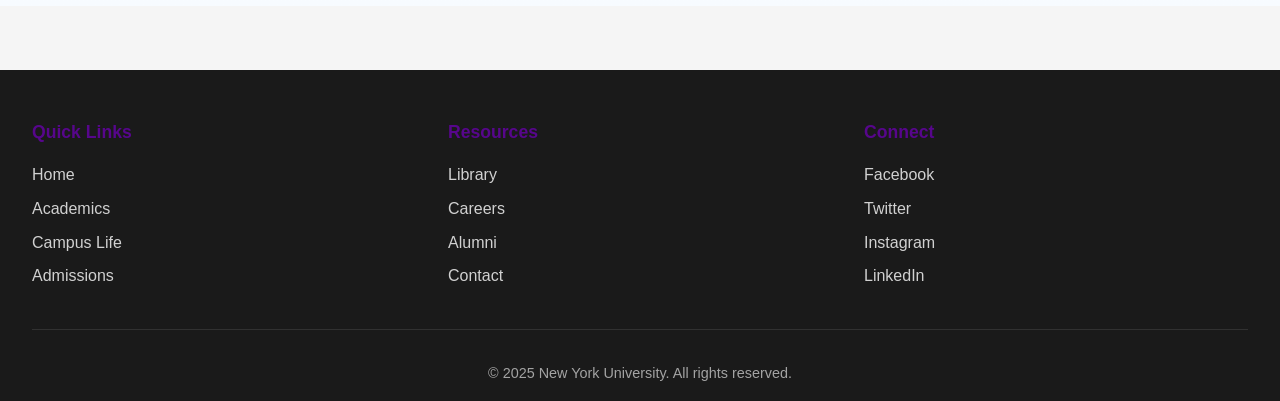
==== commit b9c12076: "." ====
--- a/app/public/project/site/about.html
+++ b/app/public/project/site/about.html
@@ -5,13 +5,61 @@
 	<meta name="viewport" content="width=device-width, initial-scale=1.0">
 	<title>About — NYU</title>
 	<link rel="stylesheet" href="styles.css">
+	<style>
+		/* About page specific styles */
+		.about-hero {
+			padding:5rem 2rem 3rem; background:linear-gradient(180deg,#f4f7ff, #ffffff); overflow:hidden;
+		}
+		.about-hero .hero-wrap { display:flex; gap:2rem; align-items:center; max-width:1200px; margin:0 auto; }
+		.about-hero .hero-copy { flex:1; }
+		.about-hero .hero-copy h1 { font-size:2.6rem; margin-bottom:0.6rem; color:#0f1724; line-height:1.05; }
+		.about-hero .hero-copy p.lead { font-size:1.08rem; color:#444; line-height:1.7; margin-bottom:0.6rem; }
+		.about-hero .hero-media { flex:0 0 420px; display:flex; justify-content:center; }
+		.about-hero .hero-img { width:100%; max-width:420px; border-radius:12px; box-shadow:0 18px 40px rgba(20,30,80,0.12); display:block; }
+
+		/* CTA */
+		.about-hero .cta-btn { display:inline-block; margin-top:1.6rem; padding:0.7rem 1.1rem; border-radius:8px; background:#667eea; color:#fff; text-decoration:none; font-weight:600; box-shadow:0 8px 20px rgba(102,126,234,0.12); }
+		.about-hero .cta-btn:hover { transform:none; }
+
+		/* hero stats */
+		.about-hero .hero-stats { max-width:1200px; margin:1.8rem auto 0; display:flex; gap:1rem; justify-content:center; }
+		.about-hero .stat { background:#fff; padding:0.9rem 1.2rem; border-radius:10px; box-shadow:0 8px 24px rgba(12,20,50,0.06); text-align:center; min-width:140px; }
+		.about-hero .stat h4 { margin:0; font-size:1.25rem; color:#0f1724; }
+		.about-hero .stat p { margin:0; color:#666; font-size:0.9rem; }
+
+		@media (max-width:900px){ .profile-row{flex-direction:column;}.about-hero{padding:3rem 1rem}.about-hero .hero-wrap{flex-direction:column-reverse;align-items:flex-start}.about-hero .hero-media{width:100%;max-width:100%;}.about-hero .hero-stats{flex-direction:column;align-items:stretch;} }
+
+		.profile-row { display:flex; gap:2rem; padding:3rem 2rem; max-width:1200px; margin:0 auto; }
+		.profile-card { flex:0 0 320px; background:#fff; border-radius:12px; padding:1.5rem; box-shadow:0 8px 24px rgba(0,0,0,0.06); text-align:center; }
+		.profile-card img { width:110px; height:110px; border-radius:50%; object-fit:cover; border:6px solid linear-gradient(135deg,#667eea,#764ba2); }
+		.profile-card h3 { margin-top:0.8rem; margin-bottom:0.2rem; }
+		.profile-card p.role { color:#667eea; font-weight:700; margin-bottom:0.8rem; }
+
+		.about-mission { flex:1; background:linear-gradient(180deg,#fff,#fbfcff); border-radius:12px; padding:1.5rem; }
+		.about-mission h3 { margin-top:0; }
+		.about-stats { display:flex; gap:1rem; margin-top:1rem; }
+		.stat { background:#fff; padding:1rem; border-radius:8px; flex:1; text-align:center; box-shadow:0 6px 18px rgba(0,0,0,0.04); }
+		.stat h4 { margin:0; color:#222; font-size:1.6rem; }
+		.stat p { margin:0; color:#666; }
+
+		@media (max-width:900px){ .profile-row{flex-direction:column;}.about-hero{flex-direction:column;} }
+		/* Find Us section */
+		.find-us-section { padding:2.5rem 2rem; background:linear-gradient(180deg,#fff,#f7fbff); }
+		.find-us-container { max-width:1100px; margin:0 auto; display:flex; gap:1.5rem; align-items:flex-start; }
+		.find-us-info { flex:1; }
+		/* make map a smaller fixed square on desktop, full-width on mobile */
+		.find-us-map { flex:0 0 360px; max-width:360px; aspect-ratio: 1 / 1; border-radius:8px; overflow:hidden; box-shadow:0 10px 30px rgba(0,0,0,0.08); display:block; }
+		.find-us-map iframe { width:100%; height:100%; border:0; display:block; object-fit:cover; }
+		@media (max-width:900px){ .find-us-map{ flex:1; max-width:none; width:100%; min-height:240px; } }
+		@media (max-width:900px){ .find-us-container{flex-direction:column;} }
+	</style>
 </head>
 <body>
-	<!-- Header Navigation -->
+	<!-- Header: keep consistent with index -->
 	<header class="header">
 		<div class="header-container">
 			<div class="logo-section">
-				<a href="index.html" style="display: flex; align-items: center; gap: 0.75rem; text-decoration: none; color: white;">
+				<a href="index.php" style="display: flex; align-items: center; gap: 0.75rem; text-decoration: none; color: white;">
 					<img src="img/nyu-logo.png" alt="NYU Logo" class="logo-icon">
 					<span class="logo-text">NEW YORK UNIVERSITY</span>
 				</a>
@@ -20,12 +68,9 @@
 				<div class="nav-groups-wrapper">
 					<div class="nav-group nav-group-1">
 						<a href="about.html" class="nav-link active">About</a>
-						<a href="#research" class="nav-link">Research</a>
-						<a href="#admissions" class="nav-link">Admissions</a>
+						<a href="research.html" class="nav-link">Research</a>
+						<a href="addmitions.html" class="nav-link">Admissions</a>
 						<a href="#news" class="nav-link">News</a>
-					</div>
-					<div class="nav-group nav-group-2">
-						<a href="#community" class="nav-link">Community</a>
 						<a href="academics.html" class="nav-link">Academics</a>
 						<a href="uni_life.html" class="nav-link">Campus Life</a>
 						<div class="search-container">
@@ -36,98 +81,76 @@
 				</div>
 			</nav>
 			<div class="header-actions">
-				<button class="login-btn">Login</button>
+				<a href="php-files/login.php" class="login-btn" target="_blank">e-class</a>
 			</div>
 		</div>
 	</header>
 
+	<!-- Hero -->
+	<section class="about-hero">
+		<div class="hero-wrap">
+			<div class="hero-copy">
+				<h1>A Legacy of Excellence,
+					<a style="display:block; font-size:0.65em; margin-top:6px; color:#667eea; text-decoration:none;">A Global University</a>
+				</h1>
+				<p class="lead">Founded in 1831, NYU combines rigorous scholarship with global opportunity. We prepare students to think critically, work creatively, and lead responsibly in a rapidly changing world.</p>
+				<a href="academics.html" class="cta-btn">Explore Programs</a>
+			</div>
 
+			<div class="hero-media">
+				<!-- <img src="img/nyu-camp.jpg" alt="NYU campus" class="hero-img"> -->
+			</div>
+		</div>
 
-	<!-- Page Header (hero-like) -->
-	<section class="page-header">
-		<div class="page-header-bg">
-			<img src="img/nyu-camp.jpg" alt="NYU Campus" class="page-header-img">
-			<div class="page-header-overlay">
-				<h1>A Legacy of Excellence, a Future of Possibility</h1>
-				<p>From world-renowned academics to a one-of-a-kind collegiate experience — discover what sets NYU apart.</p>
+		<div class="hero-stats">
+			<div class="stat"><h4>50k+</h4><p>Students & Alumni</p></div>
+			<div class="stat"><h4>200+</h4><p>Programs</p></div>
+			<div class="stat"><h4>100+</h4><p>Research Centers</p></div>
+		</div>
+	</section>
+
+	<!-- Profile / Mission -->
+	<section class="profile-row">
+		<div class="profile-card">
+			<img src="img/president.jpg" alt="President">
+			<h3>University President</h3>
+			<p class="role">Leadership & Vision</p>
+			<p>Committed to academic excellence, interdisciplinary research, and global engagement.</p>
+		</div>
+
+		<div class="about-mission">
+			<h3>Our Mission</h3>
+			<p>NYU fosters an environment where creative inquiry and intellectual curiosity drive innovation. We provide students with experiential learning opportunities, research mentorship, and a global network that spans cities and cultures.</p>
+
+			<div class="about-stats" style="margin-top:1.25rem">
+				<div class="stat"><h4>50k+</h4><p>Students & Alumni</p></div>
+				<div class="stat"><h4>200+</h4><p>Programs</p></div>
+				<div class="stat"><h4>100+</h4><p>Research Centers</p></div>
 			</div>
 		</div>
 	</section>
 
-	<!-- Why Choose Us -->
-	<section class="why-choose">
-		<div class="why-container">
-			<div class="why-content">
-				<div class="why-left">
-					<p class="why-kicker">Why Choose us</p>
-					<h2 class="why-title">Our strengths in research, education and community</h2>
-					<p class="why-lead">NYU combines rigorous scholarship, global opportunity, and a vibrant urban setting to prepare students for meaningful careers and engaged lives. We foster interdisciplinary collaboration, practical experience, and a diverse international community.</p>
-					<div style="margin-top:1rem">
-						<a class="login-btn" href="academics.html">Explore Programs</a>
-					</div>
-				</div>
+	<!-- Call to Action -->
+	<section style="padding:2.5rem; text-align:center;">
+		<h3 style="margin-bottom:0.5rem">Want to learn more?</h3>
+		<p style="margin-bottom:1rem; color:#555;">Visit our admissions page or contact our office to schedule a campus visit.</p>
+		<a class="login-btn" href="#admissions">Admissions & Visits</a>
+	</section>
 
-				<div class="why-right">
-					<div class="why-cards">
-					<div class="why-card">
-						<div class="card-num">01</div>
-						<div class="card-icon">
-							<svg width="28" height="28" viewBox="0 0 24 24" fill="none" xmlns="http://www.w3.org/2000/svg" aria-hidden>
-								<path d="M12 2L3 7v6c0 5 4 9 9 9s9-4 9-9V7l-9-5z" stroke="currentColor" stroke-width="1.2" stroke-linecap="round" stroke-linejoin="round"/>
-								<path d="M8 10h8" stroke="currentColor" stroke-width="1.2" stroke-linecap="round" stroke-linejoin="round"/>
-							</svg>
-						</div>
-						<h3>Top-Ranked Education</h3>
-						<p>Rigorous programs across disciplines, led by leading scholars and practitioners.</p>
-					</div>
-
-					<div class="why-card">
-						<div class="card-num">02</div>
-						<div class="card-icon">
-							<svg width="28" height="28" viewBox="0 0 24 24" fill="none" xmlns="http://www.w3.org/2000/svg" aria-hidden>
-								<rect x="3" y="3" width="18" height="18" rx="2" stroke="currentColor" stroke-width="1.2"/>
-								<path d="M7 14h10" stroke="currentColor" stroke-width="1.2" stroke-linecap="round"/>
-								<path d="M7 10h10" stroke="currentColor" stroke-width="1.2" stroke-linecap="round"/>
-							</svg>
-						</div>
-						<h3>World-Class Faculty</h3>
-						<p>Learn from researchers and professionals at the forefront of their fields.</p>
-					</div>
-
-					<div class="why-card highlight">
-						<div class="card-num">03</div>
-						<div class="card-icon">
-							<svg width="28" height="28" viewBox="0 0 24 24" fill="none" xmlns="http://www.w3.org/2000/svg" aria-hidden>
-								<circle cx="12" cy="12" r="3" stroke="currentColor" stroke-width="1.2"/>
-								<path d="M19 12a7 7 0 0 0-14 0" stroke="currentColor" stroke-width="1.2" stroke-linecap="round"/>
-							</svg>
-						</div>
-						<h3>Unique Collegiate System</h3>
-						<p>A close-knit academic community within a global research university.</p>
-					</div>
-
-					<div class="why-card">
-						<div class="card-num">04</div>
-						<div class="card-icon">
-							<svg width="28" height="28" viewBox="0 0 24 24" fill="none" xmlns="http://www.w3.org/2000/svg" aria-hidden>
-								<path d="M12 2v20" stroke="currentColor" stroke-width="1.2" stroke-linecap="round"/>
-								<path d="M2 12h20" stroke="currentColor" stroke-width="1.2" stroke-linecap="round"/>
-							</svg>
-						</div>
-						<h3>Global Network & Impact</h3>
-						<p>Extensive partnerships, study-abroad opportunities, and a worldwide alumni network.</p>
-					</div>
-					</div>
-
-					<div class="map-card side-map">
-						<iframe src="https://www.google.com/maps?q=New+York+University&z=15&output=embed" loading="lazy" referrerpolicy="no-referrer-when-downgrade" title="NYU location map"></iframe>
-					</div>
-				</div>
+	<!-- Find Us -->
+	<section class="find-us-section">
+		<div class="find-us-container">
+			<div class="find-us-info">
+				<h3>Find Us</h3>
+				<p>New York University - Washington Square, New York, NY. Visit our main campus or get directions using the map.</p>
+				<p style="margin-top:1rem;"><strong>Address:</strong> New York University, Washington Square, New York, NY 10003, United States</p>
+				<p style="margin-top:0.5rem;"><a href="https://www.google.com/maps/place/New+York+University/" target="_blank" rel="noopener">Open in Google Maps</a></p>
+			</div>
+			<div class="find-us-map">
+				<iframe src="https://www.google.com/maps?q=New+York+University%2C+Washington+Square%2C+New+York%2C+NY&z=15&output=embed" loading="lazy" referrerpolicy="no-referrer-when-downgrade" title="NYU map"></iframe>
 			</div>
 		</div>
 	</section>
-
-	
 
 	<!-- Footer -->
 	<footer class="footer">
@@ -135,7 +158,7 @@
 			<div class="footer-section">
 				<h4>Quick Links</h4>
 				<ul>
-					<li><a href="index.html">Home</a></li>
+					<li><a href="index.php">Home</a></li>
 					<li><a href="academics.html">Academics</a></li>
 					<li><a href="uni_life.html">Campus Life</a></li>
 					<li><a href="#admissions">Admissions</a></li>
--- a/app/public/project/site/styles.css
+++ b/app/public/project/site/styles.css
@@ -80,13 +80,10 @@
     background-color: #e0e0e0;
     border-radius: 25px;
     padding: 0.5rem 0;
+    transition: background-color 0.22s ease, transform 0.22s ease;
 }
 
 .nav-group-1 {
-    background-color: #e0e0e0;
-}
-
-.nav-group-2 {
     background-color: #e0e0e0;
 }
 
@@ -99,7 +96,7 @@
     align-items: center;
     gap: 0.25rem;
     padding: 0.5rem 0.75rem;
-    transition: color 0.3s ease;
+    transition: color 0.22s ease, transform 0.22s cubic-bezier(.2,.9,.3,1);
     white-space: nowrap;
     position: relative;
 }
@@ -117,6 +114,7 @@
 
 .nav-link:hover {
     color: #57068c;
+    transform: translateY(-3px);
 }
 
 .nav-link.active {
@@ -200,11 +198,13 @@
     font-size: 0.9rem;
     font-weight: 500;
     cursor: pointer;
-    transition: background-color 0.3s ease;
+    transition: background-color 0.22s ease, transform 0.22s cubic-bezier(.2,.9,.3,1), box-shadow 0.22s ease;
 }
 
 .login-btn:hover {
     background-color: #2a2a2a;
+    transform: translateY(-3px);
+    box-shadow: 0 10px 30px rgba(15,20,40,0.18);
 }
 
 /* Hero Section */
